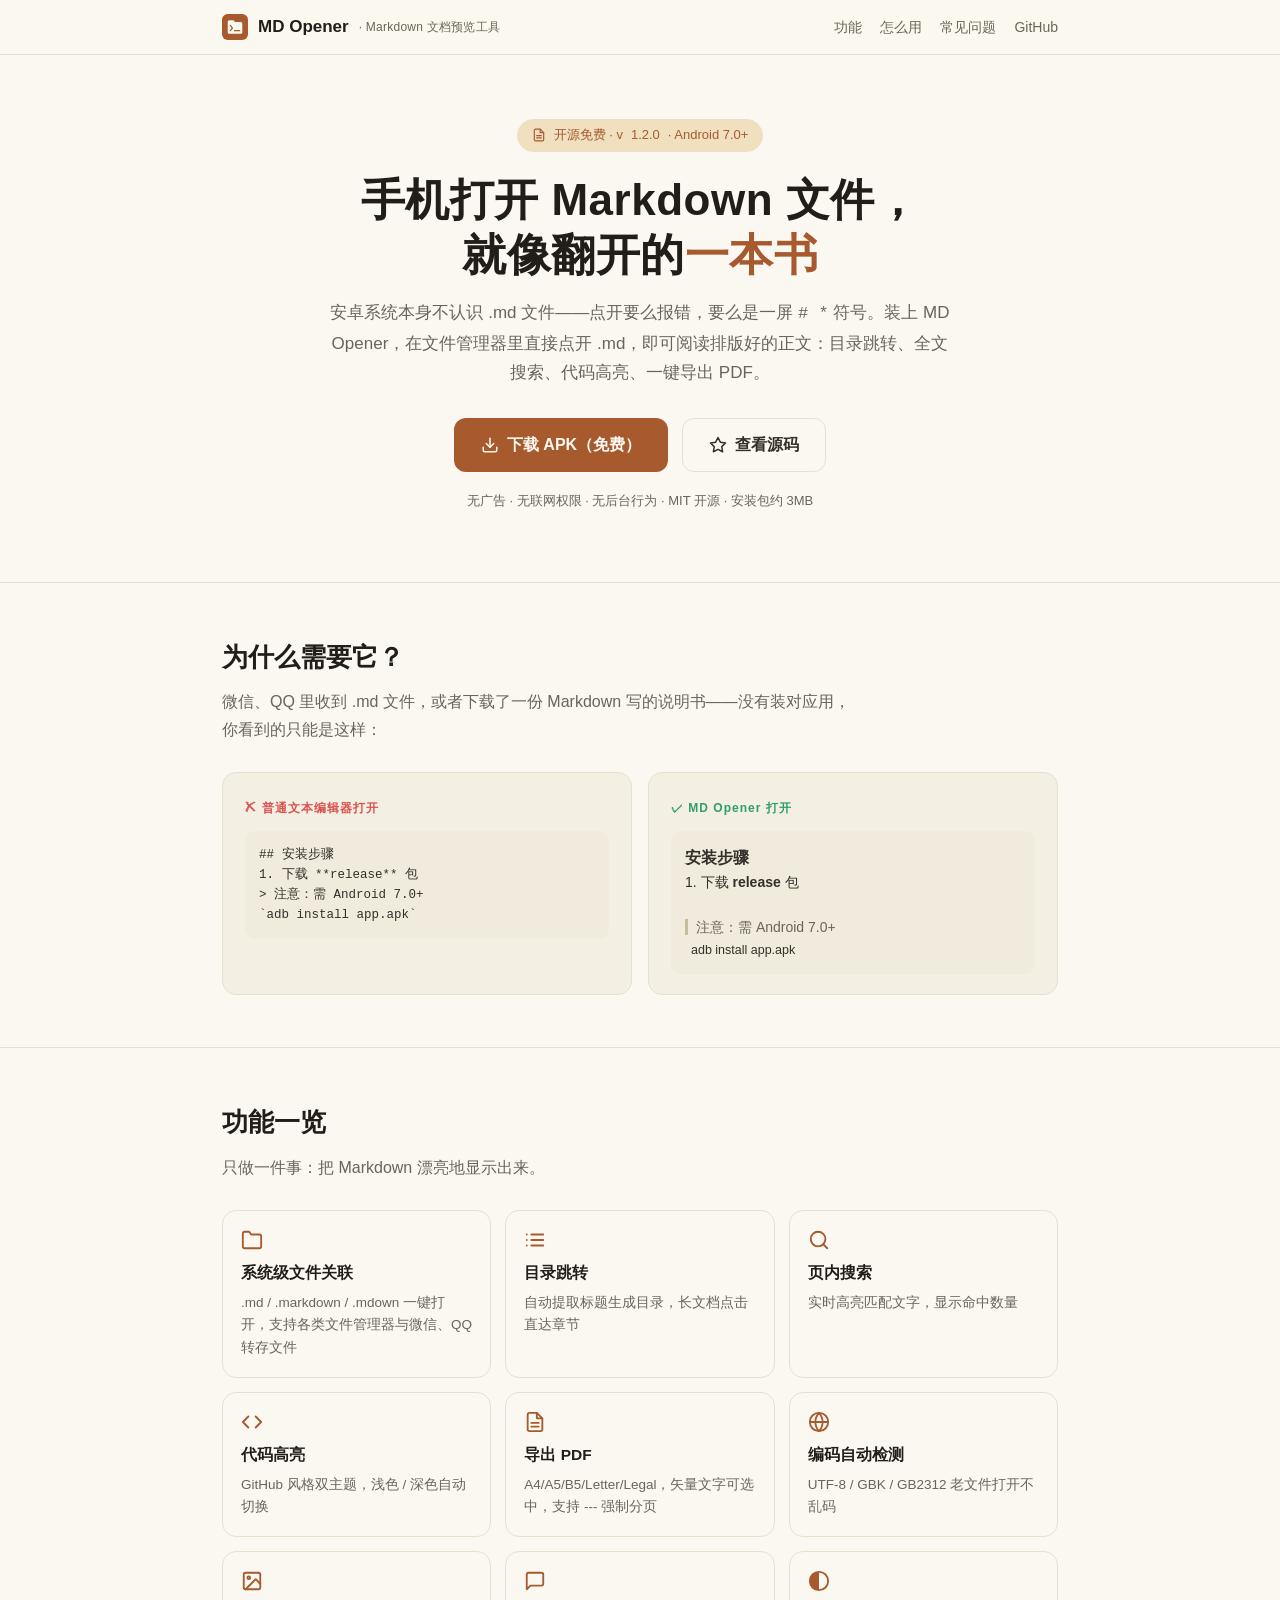
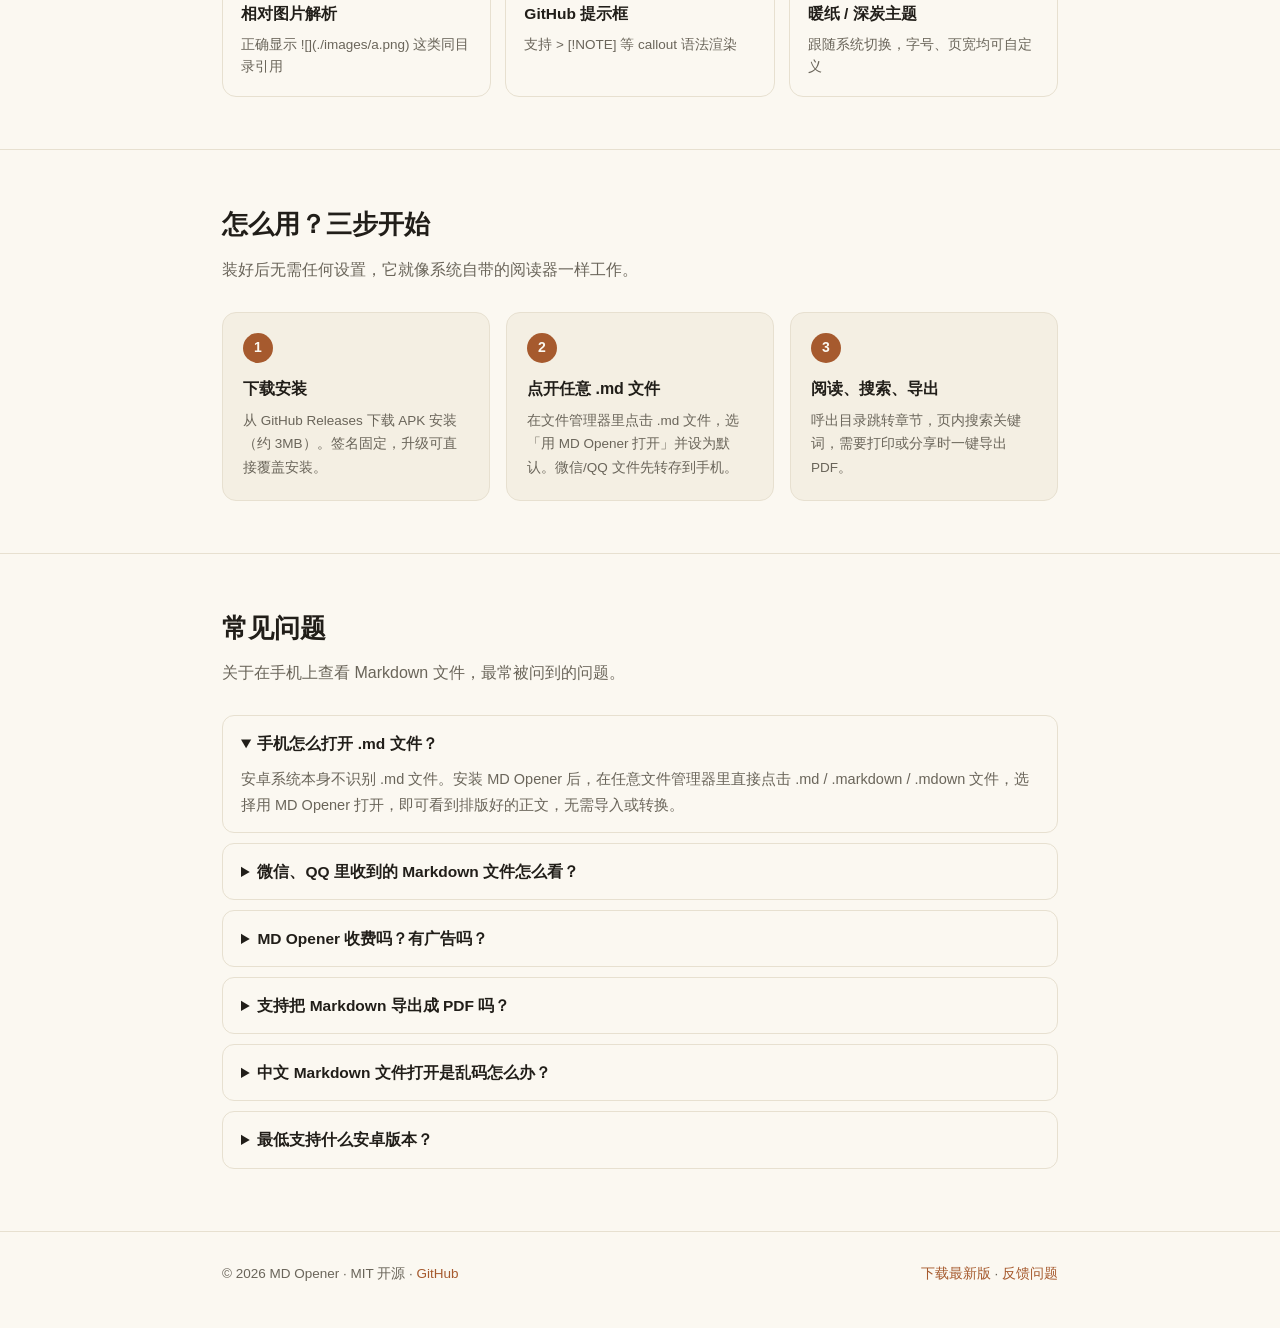
==== docs/index.html @ 95b25789 "chore: 版本升至 1.2.0 (versionCode 8)" ====
<!DOCTYPE html>
<html lang="zh-CN">
<head>
  <meta charset="UTF-8" />
  <meta name="viewport" content="width=device-width, initial-scale=1.0" />
  <title>手机打开 Markdown 文件 — MD Opener 安卓 Markdown 查看器（免费·离线·开源）</title>
  <meta name="description" content="在手机上预览 Markdown 不再是乱码。MD Opener 是一款轻量的安卓 Markdown 查看器：文件管理器、微信、QQ 里点开 .md 文件即可阅读，支持目录跳转、全文搜索、代码高亮、导出 PDF。无广告、不联网、完全免费开源。" />
  <meta name="keywords" content="手机打开markdown,手机预览markdown,安卓markdown查看器,markdown阅读器安卓,md文件怎么打开,手机看md文件,markdown转pdf,微信打开md,QQ打开markdown,离线markdown阅读" />
  <meta name="author" content="honlnk" />
  <link rel="canonical" href="https://mdopener.honlnk.com/" />

  <!-- Open Graph / Twitter -->
  <meta property="og:type" content="website" />
  <meta property="og:site_name" content="MD Opener · Markdown 文档预览工具" />
  <meta property="og:title" content="手机打开 Markdown 文件 — MD Opener 安卓 Markdown 查看器" />
  <meta property="og:description" content="点开 .md 文件即可阅读：目录、搜索、代码高亮、导出 PDF。无广告、不联网、免费开源。" />
  <meta property="og:url" content="https://mdopener.honlnk.com/" />
  <meta property="og:locale" content="zh_CN" />
  <meta name="twitter:card" content="summary" />
  <meta name="twitter:title" content="手机打开 Markdown 文件 — MD Opener 安卓 Markdown 查看器" />
  <meta name="twitter:description" content="点开 .md 文件即可阅读：目录、搜索、代码高亮、导出 PDF。无广告、不联网、免费开源。" />

  <link rel="icon" type="image/svg+xml" href="data:image/svg+xml,%3Csvg xmlns='http://www.w3.org/2000/svg' viewBox='0 0 100 100'%3E%3Crect width='100' height='100' rx='22' fill='%23A65A2E'/%3E%3Cpath d='M22 30 Q22 24 28 24 H44 L50 31 H72 Q78 31 78 37 V70 Q78 76 72 76 H28 Q22 76 22 70 Z' fill='%23FBF8F1'/%3E%3Cpath d='M32 44 L40 54 L32 64' stroke='%23A65A2E' stroke-width='5' fill='none' stroke-linecap='round' stroke-linejoin='round'/%3E%3Cpath d='M48 64 H68' stroke='%23A65A2E' stroke-width='5' stroke-linecap='round'/%3E%3C/svg%3E" />

  <!-- 结构化数据：应用本体 -->
  <script type="application/ld+json">
  {
    "@context": "https://schema.org",
    "@type": "SoftwareApplication",
    "name": "MD Opener · Markdown 文档预览工具",
    "operatingSystem": "ANDROID",
    "applicationCategory": "UtilitiesApplication",
    "inLanguage": "zh-CN",
    "description": "轻量的安卓 Markdown 查看器：点开 .md 文件即可阅读，支持目录、搜索、代码高亮、导出 PDF，无广告、不联网、开源免费。",
    "offers": { "@type": "Offer", "price": "0", "priceCurrency": "CNY" },
    "author": { "@type": "Person", "name": "honlnk" },
    "license": "https://opensource.org/licenses/MIT",
    "downloadUrl": "https://github.com/honlnk/MDOpener/releases/latest",
    "featureList": "Markdown 渲染,目录跳转,全文搜索,代码高亮,导出 PDF,GBK 编码识别,相对图片解析,深色模式"
  }
  </script>
  <!-- 结构化数据：FAQ（覆盖长尾搜索） -->
  <script type="application/ld+json">
  {
    "@context": "https://schema.org",
    "@type": "FAQPage",
    "mainEntity": [
      {
        "@type": "Question",
        "name": "手机怎么打开 .md 文件？",
        "acceptedAnswer": { "@type": "Answer", "text": "安卓系统本身不识别 .md 文件。安装 MD Opener 后，在任意文件管理器里直接点击 .md / .markdown / .mdown 文件，选择用 MD Opener 打开，即可看到排版好的正文，无需导入或转换。" }
      },
      {
        "@type": "Question",
        "name": "微信、QQ 里收到的 Markdown 文件怎么看？",
        "acceptedAnswer": { "@type": "Answer", "text": "把文件转存到手机存储（或用文件管理器进入微信/QQ 的下载目录），点击后选择 MD Opener 打开即可。纯文本内容也可以直接用系统「分享」发给 MD Opener 渲染。" }
      },
      {
        "@type": "Question",
        "name": "MD Opener 收费吗？有广告吗？",
        "acceptedAnswer": { "@type": "Answer", "text": "完全免费，MIT 协议开源。应用没有广告，也没有申请联网权限，所有渲染都在手机本地完成。" }
      },
      {
        "@type": "Question",
        "name": "支持把 Markdown 导出成 PDF 吗？",
        "acceptedAnswer": { "@type": "Answer", "text": "支持。可选 A4/A5/B5/Letter/Legal 纸张，导出的 PDF 文字为矢量可选中，可保留整页背景色，还支持用 --- 分割线强制分页。" }
      },
      {
        "@type": "Question",
        "name": "中文 Markdown 文件打开是乱码怎么办？",
        "acceptedAnswer": { "@type": "Answer", "text": "MD Opener 内置编码检测：自动识别 UTF-8 与 GBK/GB2312（GB18030）编码的文件，老文档也能正常显示，无需手动转码。" }
      },
      {
        "@type": "Question",
        "name": "最低支持什么安卓版本？",
        "acceptedAnswer": { "@type": "Answer", "text": "Android 7.0（API 24）及以上，覆盖绝大多数在用设备。" }
      }
    ]
  }
  </script>

  <style>
    :root {
      --bg: #FBF8F1;
      --bg-soft: #F4EFE3;
      --bg-code: #F1EBDD;
      --border: #E7E0D0;
      --text: #33302A;
      --text-soft: #6A655A;
      --heading: #211E19;
      --accent: #A65A2E;
      --accent-soft: #F0E0BF;
      --green: #2e9e6b;
      --shadow: 0 1px 3px rgba(51,48,42,.05), 0 10px 30px rgba(51,48,42,.06);
    }
    @media (prefers-color-scheme: dark) {
      :root {
        --bg: #1B1916;
        --bg-soft: #232019;
        --bg-code: #26221C;
        --border: #38332A;
        --text: #D9D3C4;
        --text-soft: #9A9486;
        --heading: #ECE6D7;
        --accent: #D6A878;
        --accent-soft: #3A3128;
        --green: #7dc79c;
        --shadow: 0 1px 3px rgba(0,0,0,.3), 0 10px 30px rgba(0,0,0,.35);
      }
    }
    * { box-sizing: border-box; }
    html { scroll-behavior: smooth; }
    body {
      margin: 0;
      font-family: -apple-system, BlinkMacSystemFont, "Segoe UI", "PingFang SC", "Hiragino Sans GB", "Microsoft YaHei", sans-serif;
      font-size: 16px;
      line-height: 1.75;
      color: var(--text);
      background: var(--bg);
      -webkit-font-smoothing: antialiased;
    }
    a { color: var(--accent); text-decoration: none; }
    a:hover { text-decoration: underline; }
    .container { max-width: 880px; margin: 0 auto; padding: 0 22px; }

    header {
      position: sticky; top: 0; z-index: 10;
      background: color-mix(in srgb, var(--bg) 85%, transparent);
      backdrop-filter: saturate(180%) blur(12px);
      -webkit-backdrop-filter: saturate(180%) blur(12px);
      border-bottom: 1px solid var(--border);
    }
    .nav { display: flex; align-items: center; justify-content: space-between; height: 54px; }
    .brand { display: flex; align-items: center; gap: 10px; font-weight: 700; font-size: 17px; color: var(--heading); }
    .brand img { width: 26px; height: 26px; }
    /* 备案要求名称含中文：副标题弱化处理，窄屏下让位给导航链接 */
    .brand-sub { font-size: 12px; font-weight: 500; color: var(--text-soft); letter-spacing: 0.02em; }
    @media (max-width: 640px) { .brand-sub { display: none; } }
    .nav-links { display: flex; gap: 18px; font-size: 14px; }
    .nav-links a { color: var(--text-soft); }
    .nav-links a:hover { color: var(--accent); }

    /* Hero */
    .hero { padding: 64px 0 56px; text-align: center; }
    .hero-badge {
      display: inline-flex; align-items: center; gap: 8px;
      font-size: 13px; color: var(--accent);
      background: var(--accent-soft);
      border: 1px solid var(--border);
      border-radius: 999px; padding: 4px 14px; margin-bottom: 20px;
    }
    .hero h1 {
      font-size: clamp(28px, 5vw, 44px);
      line-height: 1.25; color: var(--heading);
      margin: 0 0 16px; font-weight: 800; letter-spacing: .5px;
    }
    .hero h1 .accent { color: var(--accent); }
    .hero p.sub { font-size: 17px; color: var(--text-soft); max-width: 620px; margin: 0 auto 30px; }
    .hero-actions { display: flex; gap: 14px; justify-content: center; flex-wrap: wrap; }
    .btn {
      display: inline-flex; align-items: center; gap: 8px;
      padding: 12px 26px; border-radius: 12px; font-size: 16px; font-weight: 600;
      border: 1px solid var(--border); transition: transform .15s, box-shadow .15s;
    }
    .btn:hover { text-decoration: none; transform: translateY(-1px); box-shadow: var(--shadow); }
    .btn-primary { background: var(--accent); color: #FBF8F1; border-color: transparent; }
    .btn-primary:hover { color: #FBF8F1; }
    .btn-ghost { color: var(--text); background: var(--bg); }
    .hero-meta { margin-top: 18px; font-size: 13px; color: var(--text-soft); }

    /* 通用 section */
    section { padding: 52px 0; border-top: 1px solid var(--border); }
    .section-title { font-size: 26px; font-weight: 700; color: var(--heading); margin: 0 0 8px; }
    .section-desc { color: var(--text-soft); margin: 0 0 28px; max-width: 640px; }

    /* 痛点对照 */
    .compare { display: grid; grid-template-columns: 1fr 1fr; gap: 16px; }
    @media (max-width: 640px) { .compare { grid-template-columns: 1fr; } }
    .compare-card {
      border: 1px solid var(--border); border-radius: 14px; padding: 20px 22px;
      background: var(--bg-soft);
    }
    .compare-card .tag { font-size: 12px; font-weight: 700; letter-spacing: 1px; }
    .compare-card.bad .tag { color: #d9534f; }
    .compare-card.good .tag { color: var(--green); }
    .compare-card pre {
      margin: 10px 0 0; padding: 14px; border-radius: 10px; overflow-x: auto;
      background: var(--bg-code); color: var(--text);
      font-family: "SFMono-Regular", "JetBrains Mono", Consolas, Menlo, monospace;
      font-size: 12.5px; line-height: 1.6; white-space: pre-wrap;
    }

    /* 功能 */
    .feature-grid { display: grid; grid-template-columns: repeat(3, 1fr); gap: 14px; }
    @media (max-width: 760px) { .feature-grid { grid-template-columns: repeat(2, 1fr); } }
    @media (max-width: 520px) { .feature-grid { grid-template-columns: 1fr; } }
    .feature {
      border: 1px solid var(--border); border-radius: 14px; padding: 18px;
      background: var(--bg);
    }
    .feature .ico { color: var(--accent); }
    .feature .ico svg { display: block; }
    .feature h3 { margin: 8px 0 6px; font-size: 15.5px; color: var(--heading); }
    .feature p { margin: 0; font-size: 13.5px; color: var(--text-soft); line-height: 1.65; }

    /* 步骤 */
    .steps { display: grid; grid-template-columns: repeat(3, 1fr); gap: 16px; counter-reset: step; }
    @media (max-width: 640px) { .steps { grid-template-columns: 1fr; } }
    .step { border: 1px solid var(--border); border-radius: 14px; padding: 20px; background: var(--bg-soft); position: relative; }
    .step .num {
      width: 30px; height: 30px; border-radius: 50%;
      display: flex; align-items: center; justify-content: center;
      background: var(--accent); color: #FBF8F1; font-weight: 700; font-size: 14px;
      margin-bottom: 12px;
    }
    .step h3 { margin: 0 0 6px; font-size: 16px; color: var(--heading); }
    .step p { margin: 0; font-size: 13.5px; color: var(--text-soft); }

    /* FAQ */
    details {
      border: 1px solid var(--border); border-radius: 12px;
      padding: 14px 18px; margin-bottom: 10px; background: var(--bg);
    }
    details summary { cursor: pointer; font-weight: 600; color: var(--heading); font-size: 15.5px; }
    details p { margin: 10px 0 0; color: var(--text-soft); font-size: 14.5px; }

    footer { border-top: 1px solid var(--border); padding: 30px 0 44px; color: var(--text-soft); font-size: 13.5px; }
    footer .container { display: flex; justify-content: space-between; flex-wrap: wrap; gap: 10px; }
  </style>
</head>
<body>

<header>
  <div class="container nav">
    <div class="brand">
      <svg width="26" height="26" viewBox="0 0 100 100" aria-hidden="true"><rect width="100" height="100" rx="22" fill="#A65A2E"/><path d="M22 30 Q22 24 28 24 H44 L50 31 H72 Q78 31 78 37 V70 Q78 76 72 76 H28 Q22 76 22 70 Z" fill="#FBF8F1"/><path d="M32 44 L40 54 L32 64" stroke="#A65A2E" stroke-width="5" fill="none" stroke-linecap="round" stroke-linejoin="round"/><path d="M48 64 H68" stroke="#A65A2E" stroke-width="5" stroke-linecap="round"/></svg>
      MD Opener <span class="brand-sub">· Markdown 文档预览工具</span>
    </div>
    <nav class="nav-links">
      <a href="#features">功能</a>
      <a href="#how">怎么用</a>
      <a href="#faq">常见问题</a>
      <a href="https://github.com/honlnk/MDOpener" target="_blank" rel="noopener">GitHub</a>
    </nav>
  </div>
</header>

<main>
  <div class="hero container">
    <div class="hero-badge"><svg width="14" height="14" viewBox="0 0 24 24" fill="none" stroke="currentColor" stroke-width="2" stroke-linecap="round" stroke-linejoin="round" aria-hidden="true"><path d="M14 2H6a2 2 0 0 0-2 2v16a2 2 0 0 0 2 2h12a2 2 0 0 0 2-2V8z"/><path d="M14 2v6h6"/><path d="M16 13H8"/><path d="M16 17H8"/></svg>开源免费 · v<span id="ver">1.2.0</span> · Android 7.0+</div>
    <h1>手机打开 Markdown 文件，<br/>就像翻开的<span class="accent">一本书</span></h1>
    <p class="sub">安卓系统本身不认识 .md 文件——点开要么报错，要么是一屏 <code># *</code> 符号。装上 MD Opener，在文件管理器里直接点开 .md，即可阅读排版好的正文：目录跳转、全文搜索、代码高亮、一键导出 PDF。</p>
    <div class="hero-actions">
      <a class="btn btn-primary" href="https://github.com/honlnk/MDOpener/releases/latest" target="_blank" rel="noopener"><svg width="18" height="18" viewBox="0 0 24 24" fill="none" stroke="currentColor" stroke-width="2" stroke-linecap="round" stroke-linejoin="round" aria-hidden="true"><path d="M21 15v4a2 2 0 0 1-2 2H5a2 2 0 0 1-2-2v-4"/><path d="M7 10l5 5 5-5"/><path d="M12 15V3"/></svg>下载 APK（免费）</a>
      <a class="btn btn-ghost" href="https://github.com/honlnk/MDOpener" target="_blank" rel="noopener"><svg width="18" height="18" viewBox="0 0 24 24" fill="none" stroke="currentColor" stroke-width="2" stroke-linecap="round" stroke-linejoin="round" aria-hidden="true"><polygon points="12 2 15.09 8.26 22 9.27 17 14.14 18.18 21.02 12 17.77 5.82 21.02 7 14.14 2 9.27 8.91 8.26 12 2"/></svg>查看源码</a>
    </div>
    <p class="hero-meta">无广告 · 无联网权限 · 无后台行为 · MIT 开源 · 安装包约 3MB</p>
  </div>

  <section id="why">
    <div class="container">
      <h2 class="section-title">为什么需要它？</h2>
      <p class="section-desc">微信、QQ 里收到 .md 文件，或者下载了一份 Markdown 写的说明书——没有装对应用，你看到的只能是这样：</p>
      <div class="compare">
        <div class="compare-card bad">
          <span class="tag">✗ 普通文本编辑器打开</span>
          <pre>## 安装步骤
1. 下载 **release** 包
&gt; 注意：需 Android 7.0+
`adb install app.apk`</pre>
        </div>
        <div class="compare-card good">
          <span class="tag">✓ MD Opener 打开</span>
          <pre style="font-family:inherit; font-size:14px;">
<b style="font-size:16px;">安装步骤</b>
1. 下载 <b>release</b> 包

<span style="border-left:3px solid #C9BBA0; padding-left:8px; color:var(--text-soft);">注意：需 Android 7.0+</span>
<span style="background:var(--bg-code); padding:1px 6px; border-radius:4px; font-size:12.5px;">adb install app.apk</span></pre>
        </div>
      </div>
    </div>
  </section>

  <section id="features">
    <div class="container">
      <h2 class="section-title">功能一览</h2>
      <p class="section-desc">只做一件事：把 Markdown 漂亮地显示出来。</p>
      <div class="feature-grid">
        <div class="feature"><div class="ico"><svg width="22" height="22" viewBox="0 0 24 24" fill="none" stroke="currentColor" stroke-width="2" stroke-linecap="round" stroke-linejoin="round" aria-hidden="true"><path d="M22 19a2 2 0 0 1-2 2H4a2 2 0 0 1-2-2V5a2 2 0 0 1 2-2h5l2 3h9a2 2 0 0 1 2 2z"/></svg></div><h3>系统级文件关联</h3><p>.md / .markdown / .mdown 一键打开，支持各类文件管理器与微信、QQ 转存文件</p></div>
        <div class="feature"><div class="ico"><svg width="22" height="22" viewBox="0 0 24 24" fill="none" stroke="currentColor" stroke-width="2" stroke-linecap="round" stroke-linejoin="round" aria-hidden="true"><path d="M8 6h13"/><path d="M8 12h13"/><path d="M8 18h13"/><path d="M3 6h.01"/><path d="M3 12h.01"/><path d="M3 18h.01"/></svg></div><h3>目录跳转</h3><p>自动提取标题生成目录，长文档点击直达章节</p></div>
        <div class="feature"><div class="ico"><svg width="22" height="22" viewBox="0 0 24 24" fill="none" stroke="currentColor" stroke-width="2" stroke-linecap="round" stroke-linejoin="round" aria-hidden="true"><circle cx="11" cy="11" r="8"/><path d="M21 21l-4.35-4.35"/></svg></div><h3>页内搜索</h3><p>实时高亮匹配文字，显示命中数量</p></div>
        <div class="feature"><div class="ico"><svg width="22" height="22" viewBox="0 0 24 24" fill="none" stroke="currentColor" stroke-width="2" stroke-linecap="round" stroke-linejoin="round" aria-hidden="true"><path d="M16 18l6-6-6-6"/><path d="M8 6l-6 6 6 6"/></svg></div><h3>代码高亮</h3><p>GitHub 风格双主题，浅色 / 深色自动切换</p></div>
        <div class="feature"><div class="ico"><svg width="22" height="22" viewBox="0 0 24 24" fill="none" stroke="currentColor" stroke-width="2" stroke-linecap="round" stroke-linejoin="round" aria-hidden="true"><path d="M14 2H6a2 2 0 0 0-2 2v16a2 2 0 0 0 2 2h12a2 2 0 0 0 2-2V8z"/><path d="M14 2v6h6"/><path d="M16 13H8"/><path d="M16 17H8"/></svg></div><h3>导出 PDF</h3><p>A4/A5/B5/Letter/Legal，矢量文字可选中，支持 --- 强制分页</p></div>
        <div class="feature"><div class="ico"><svg width="22" height="22" viewBox="0 0 24 24" fill="none" stroke="currentColor" stroke-width="2" stroke-linecap="round" stroke-linejoin="round" aria-hidden="true"><circle cx="12" cy="12" r="10"/><path d="M2 12h20"/><path d="M12 2a15.3 15.3 0 0 1 4 10 15.3 15.3 0 0 1-4 10 15.3 15.3 0 0 1-4-10 15.3 15.3 0 0 1 4-10z"/></svg></div><h3>编码自动检测</h3><p>UTF-8 / GBK / GB2312 老文件打开不乱码</p></div>
        <div class="feature"><div class="ico"><svg width="22" height="22" viewBox="0 0 24 24" fill="none" stroke="currentColor" stroke-width="2" stroke-linecap="round" stroke-linejoin="round" aria-hidden="true"><rect x="3" y="3" width="18" height="18" rx="2"/><circle cx="8.5" cy="8.5" r="1.5"/><path d="M21 15l-5-5L5 21"/></svg></div><h3>相对图片解析</h3><p>正确显示 ![](./images/a.png) 这类同目录引用</p></div>
        <div class="feature"><div class="ico"><svg width="22" height="22" viewBox="0 0 24 24" fill="none" stroke="currentColor" stroke-width="2" stroke-linecap="round" stroke-linejoin="round" aria-hidden="true"><path d="M21 15a2 2 0 0 1-2 2H7l-4 4V5a2 2 0 0 1 2-2h14a2 2 0 0 1 2 2z"/></svg></div><h3>GitHub 提示框</h3><p>支持 &gt; [!NOTE] 等 callout 语法渲染</p></div>
        <div class="feature"><div class="ico"><svg width="22" height="22" viewBox="0 0 24 24" fill="none" stroke="currentColor" stroke-width="2" stroke-linecap="round" stroke-linejoin="round" aria-hidden="true"><circle cx="12" cy="12" r="10"/><path d="M12 2a10 10 0 0 0 0 20z" fill="currentColor" stroke="none"/></svg></div><h3>暖纸 / 深炭主题</h3><p>跟随系统切换，字号、页宽均可自定义</p></div>
      </div>
    </div>
  </section>

  <section id="how">
    <div class="container">
      <h2 class="section-title">怎么用？三步开始</h2>
      <p class="section-desc">装好后无需任何设置，它就像系统自带的阅读器一样工作。</p>
      <div class="steps">
        <div class="step"><div class="num">1</div><h3>下载安装</h3><p>从 GitHub Releases 下载 APK 安装（约 3MB）。签名固定，升级可直接覆盖安装。</p></div>
        <div class="step"><div class="num">2</div><h3>点开任意 .md 文件</h3><p>在文件管理器里点击 .md 文件，选「用 MD Opener 打开」并设为默认。微信/QQ 文件先转存到手机。</p></div>
        <div class="step"><div class="num">3</div><h3>阅读、搜索、导出</h3><p>呼出目录跳转章节，页内搜索关键词，需要打印或分享时一键导出 PDF。</p></div>
      </div>
    </div>
  </section>

  <section id="faq">
    <div class="container">
      <h2 class="section-title">常见问题</h2>
      <p class="section-desc">关于在手机上查看 Markdown 文件，最常被问到的问题。</p>
      <details open>
        <summary>手机怎么打开 .md 文件？</summary>
        <p>安卓系统本身不识别 .md 文件。安装 MD Opener 后，在任意文件管理器里直接点击 .md / .markdown / .mdown 文件，选择用 MD Opener 打开，即可看到排版好的正文，无需导入或转换。</p>
      </details>
      <details>
        <summary>微信、QQ 里收到的 Markdown 文件怎么看？</summary>
        <p>先把文件转存到手机存储（或用文件管理器进入微信/QQ 的下载目录），点击后选择 MD Opener 打开即可。纯文本内容也可以直接用系统「分享」发给 MD Opener 渲染。</p>
      </details>
      <details>
        <summary>MD Opener 收费吗？有广告吗？</summary>
        <p>完全免费，MIT 协议开源。应用没有广告，也没有申请联网权限，所有渲染都在手机本地完成。</p>
      </details>
      <details>
        <summary>支持把 Markdown 导出成 PDF 吗？</summary>
        <p>支持。可选 A4/A5/B5/Letter/Legal 纸张，导出的 PDF 文字为矢量可选中，可保留整页背景色，还支持用 --- 分割线强制分页。</p>
      </details>
      <details>
        <summary>中文 Markdown 文件打开是乱码怎么办？</summary>
        <p>MD Opener 内置编码检测：自动识别 UTF-8 与 GBK/GB2312（GB18030）编码的文件，老文档也能正常显示，无需手动转码。</p>
      </details>
      <details>
        <summary>最低支持什么安卓版本？</summary>
        <p>Android 7.0（API 24）及以上，覆盖绝大多数在用设备。</p>
      </details>
    </div>
  </section>
</main>

<footer>
  <div class="container">
    <div>© 2026 MD Opener · MIT 开源 · <a href="https://github.com/honlnk/MDOpener" target="_blank" rel="noopener">GitHub</a></div>
    <div><a href="https://github.com/honlnk/MDOpener/releases/latest" target="_blank" rel="noopener">下载最新版</a> · <a href="https://github.com/honlnk/MDOpener/issues" target="_blank" rel="noopener">反馈问题</a></div>
  </div>
</footer>

<script>
  // 显示 GitHub 最新版本号（失败则保留 HTML 内置版本）
  fetch('https://api.github.com/repos/honlnk/MDOpener/releases/latest')
    .then(r => r.ok ? r.json() : null)
    .then(j => { if (j && j.tag_name) document.getElementById('ver').textContent = j.tag_name.replace(/^v/, ''); })
    .catch(() => {});
</script>
</body>
</html>
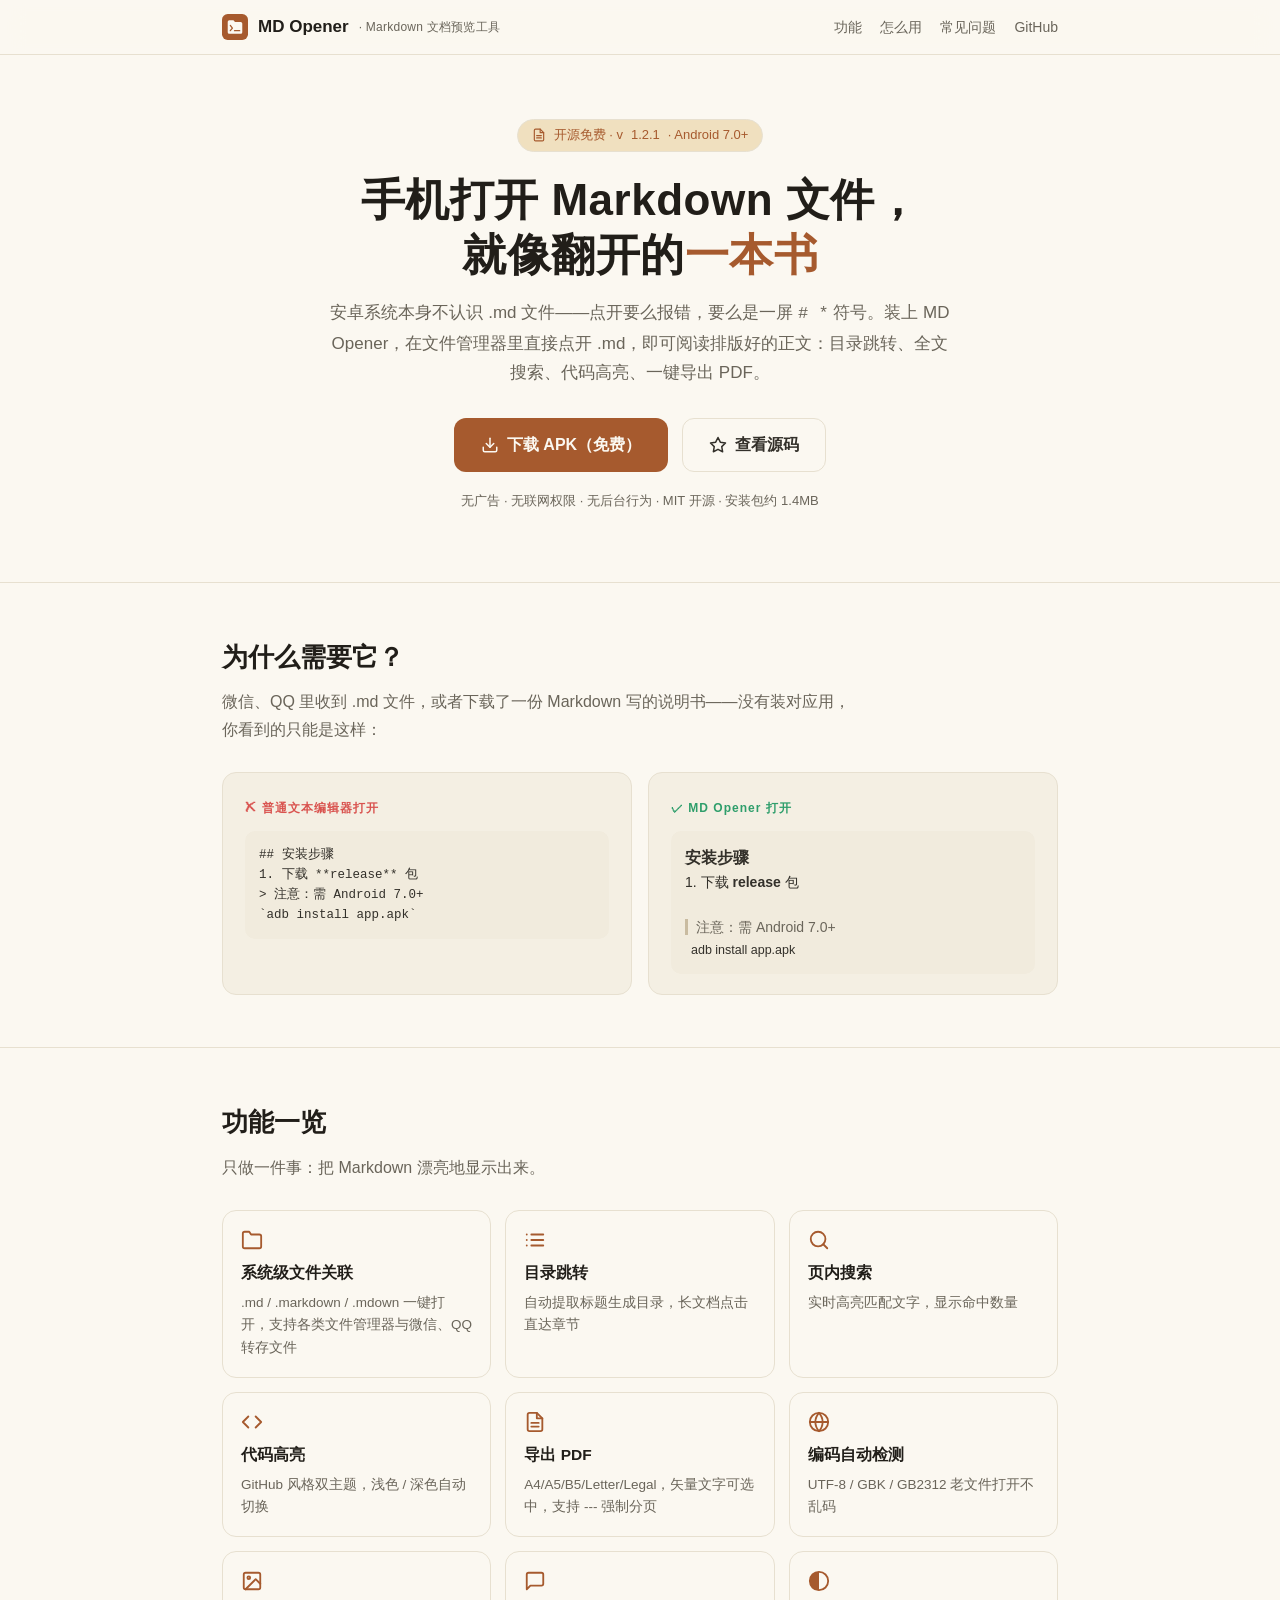
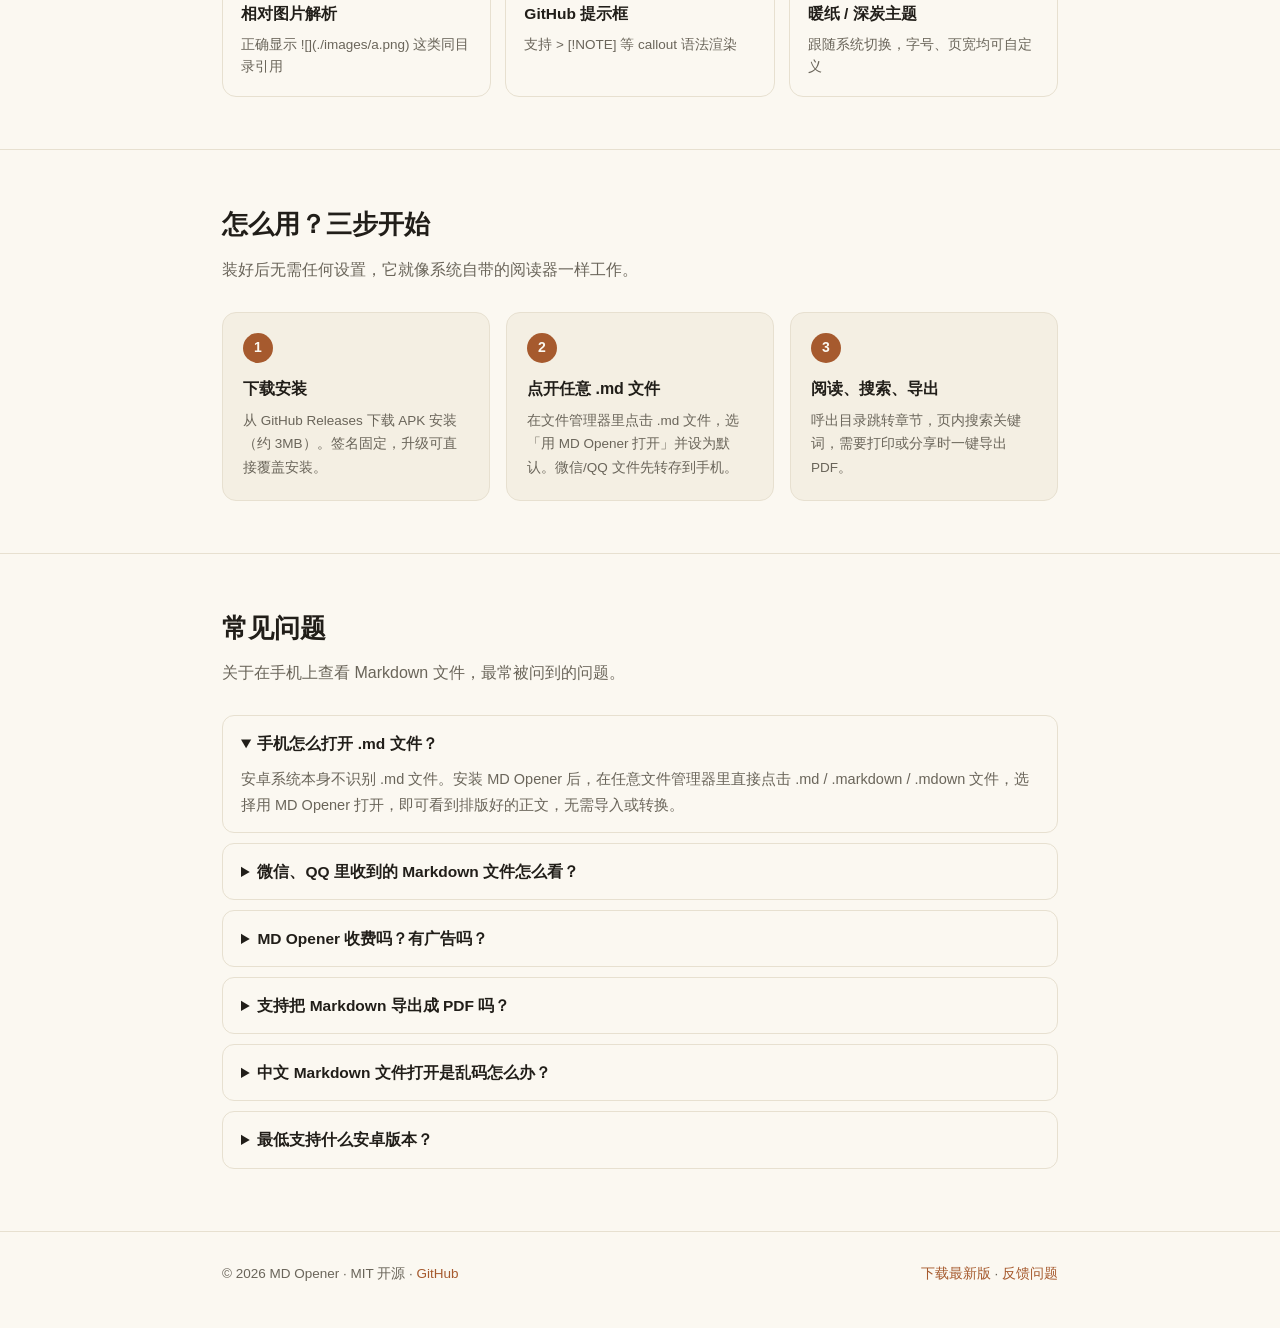
==== commit 152a055c: "chore: 版本升至 1.2.1 (versionCode 9)" ====
--- a/docs/index.html
+++ b/docs/index.html
@@ -247,14 +247,14 @@
 
 <main>
   <div class="hero container">
-    <div class="hero-badge"><svg width="14" height="14" viewBox="0 0 24 24" fill="none" stroke="currentColor" stroke-width="2" stroke-linecap="round" stroke-linejoin="round" aria-hidden="true"><path d="M14 2H6a2 2 0 0 0-2 2v16a2 2 0 0 0 2 2h12a2 2 0 0 0 2-2V8z"/><path d="M14 2v6h6"/><path d="M16 13H8"/><path d="M16 17H8"/></svg>开源免费 · v<span id="ver">1.2.0</span> · Android 7.0+</div>
+    <div class="hero-badge"><svg width="14" height="14" viewBox="0 0 24 24" fill="none" stroke="currentColor" stroke-width="2" stroke-linecap="round" stroke-linejoin="round" aria-hidden="true"><path d="M14 2H6a2 2 0 0 0-2 2v16a2 2 0 0 0 2 2h12a2 2 0 0 0 2-2V8z"/><path d="M14 2v6h6"/><path d="M16 13H8"/><path d="M16 17H8"/></svg>开源免费 · v<span id="ver">1.2.1</span> · Android 7.0+</div>
     <h1>手机打开 Markdown 文件，<br/>就像翻开的<span class="accent">一本书</span></h1>
     <p class="sub">安卓系统本身不认识 .md 文件——点开要么报错，要么是一屏 <code># *</code> 符号。装上 MD Opener，在文件管理器里直接点开 .md，即可阅读排版好的正文：目录跳转、全文搜索、代码高亮、一键导出 PDF。</p>
     <div class="hero-actions">
       <a class="btn btn-primary" href="https://github.com/honlnk/MDOpener/releases/latest" target="_blank" rel="noopener"><svg width="18" height="18" viewBox="0 0 24 24" fill="none" stroke="currentColor" stroke-width="2" stroke-linecap="round" stroke-linejoin="round" aria-hidden="true"><path d="M21 15v4a2 2 0 0 1-2 2H5a2 2 0 0 1-2-2v-4"/><path d="M7 10l5 5 5-5"/><path d="M12 15V3"/></svg>下载 APK（免费）</a>
       <a class="btn btn-ghost" href="https://github.com/honlnk/MDOpener" target="_blank" rel="noopener"><svg width="18" height="18" viewBox="0 0 24 24" fill="none" stroke="currentColor" stroke-width="2" stroke-linecap="round" stroke-linejoin="round" aria-hidden="true"><polygon points="12 2 15.09 8.26 22 9.27 17 14.14 18.18 21.02 12 17.77 5.82 21.02 7 14.14 2 9.27 8.91 8.26 12 2"/></svg>查看源码</a>
     </div>
-    <p class="hero-meta">无广告 · 无联网权限 · 无后台行为 · MIT 开源 · 安装包约 3MB</p>
+    <p class="hero-meta">无广告 · 无联网权限 · 无后台行为 · MIT 开源 · 安装包约 1.4MB</p>
   </div>
 
   <section id="why">
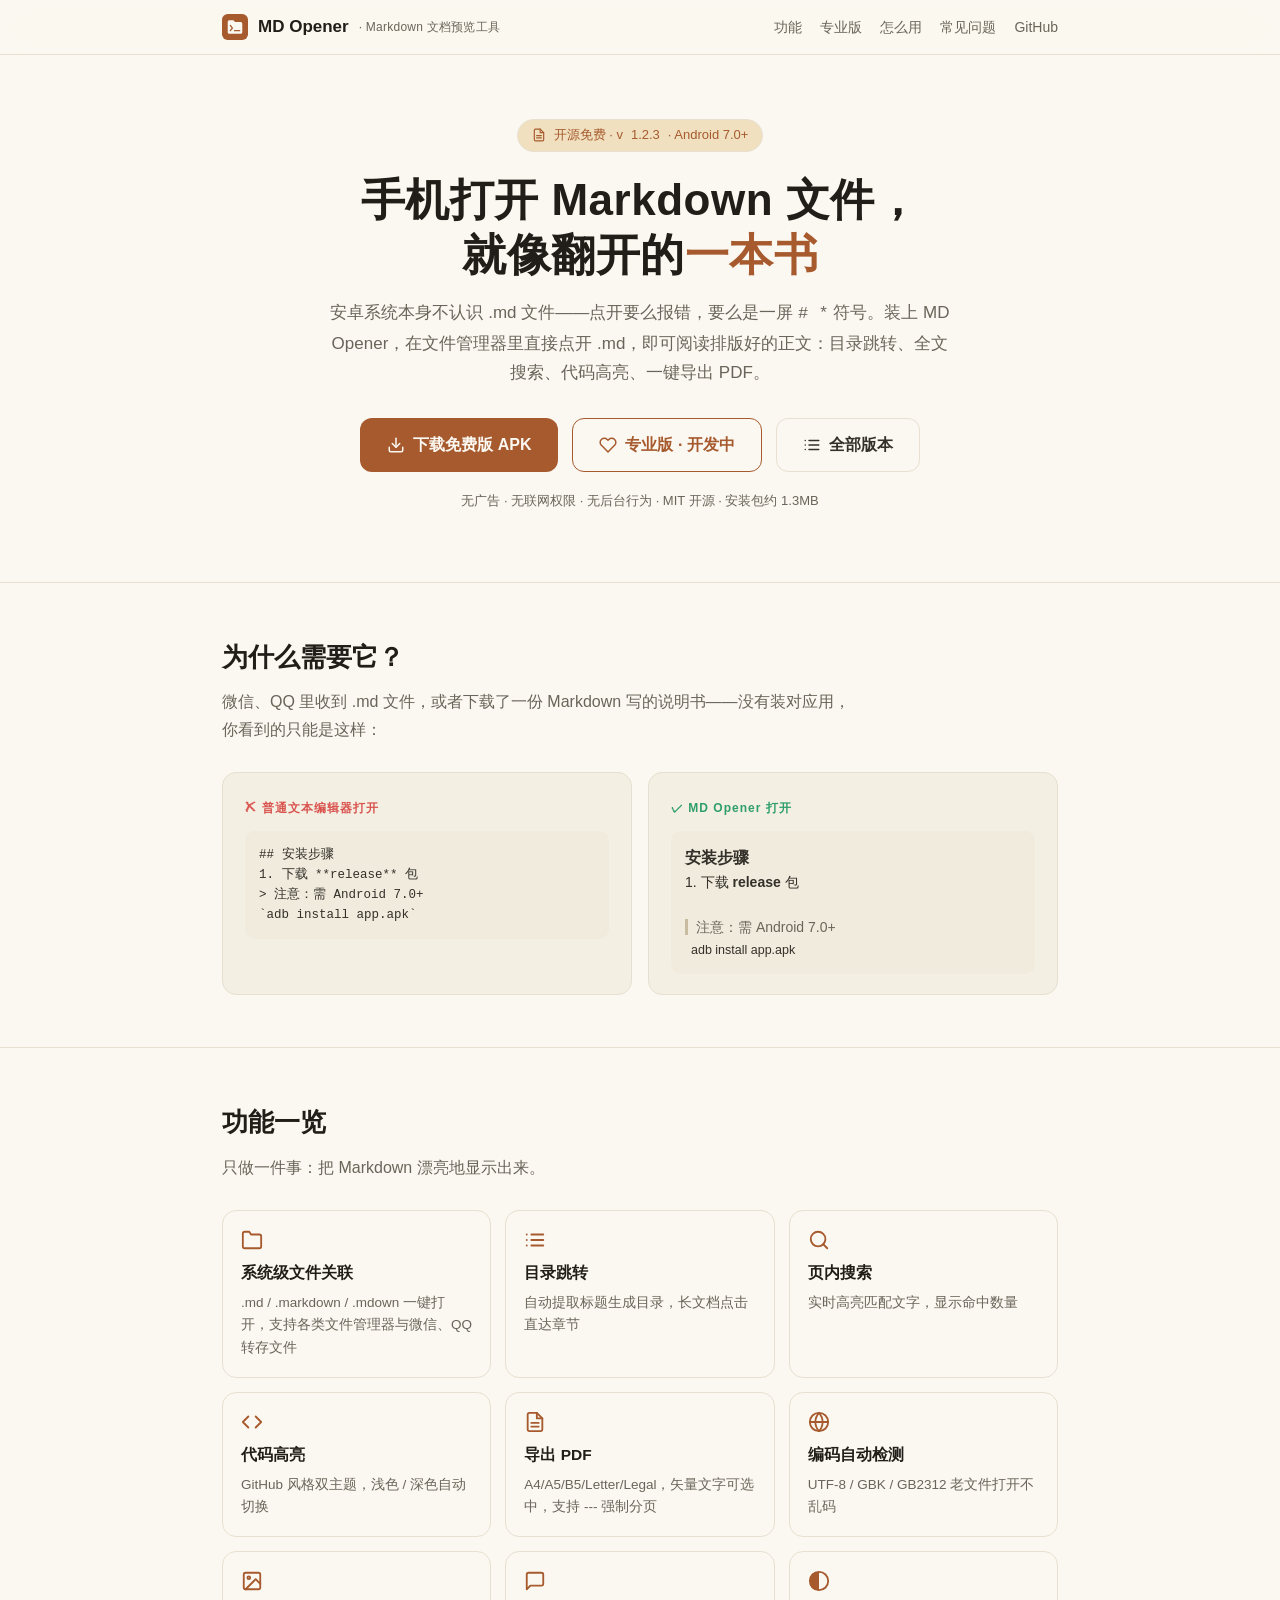
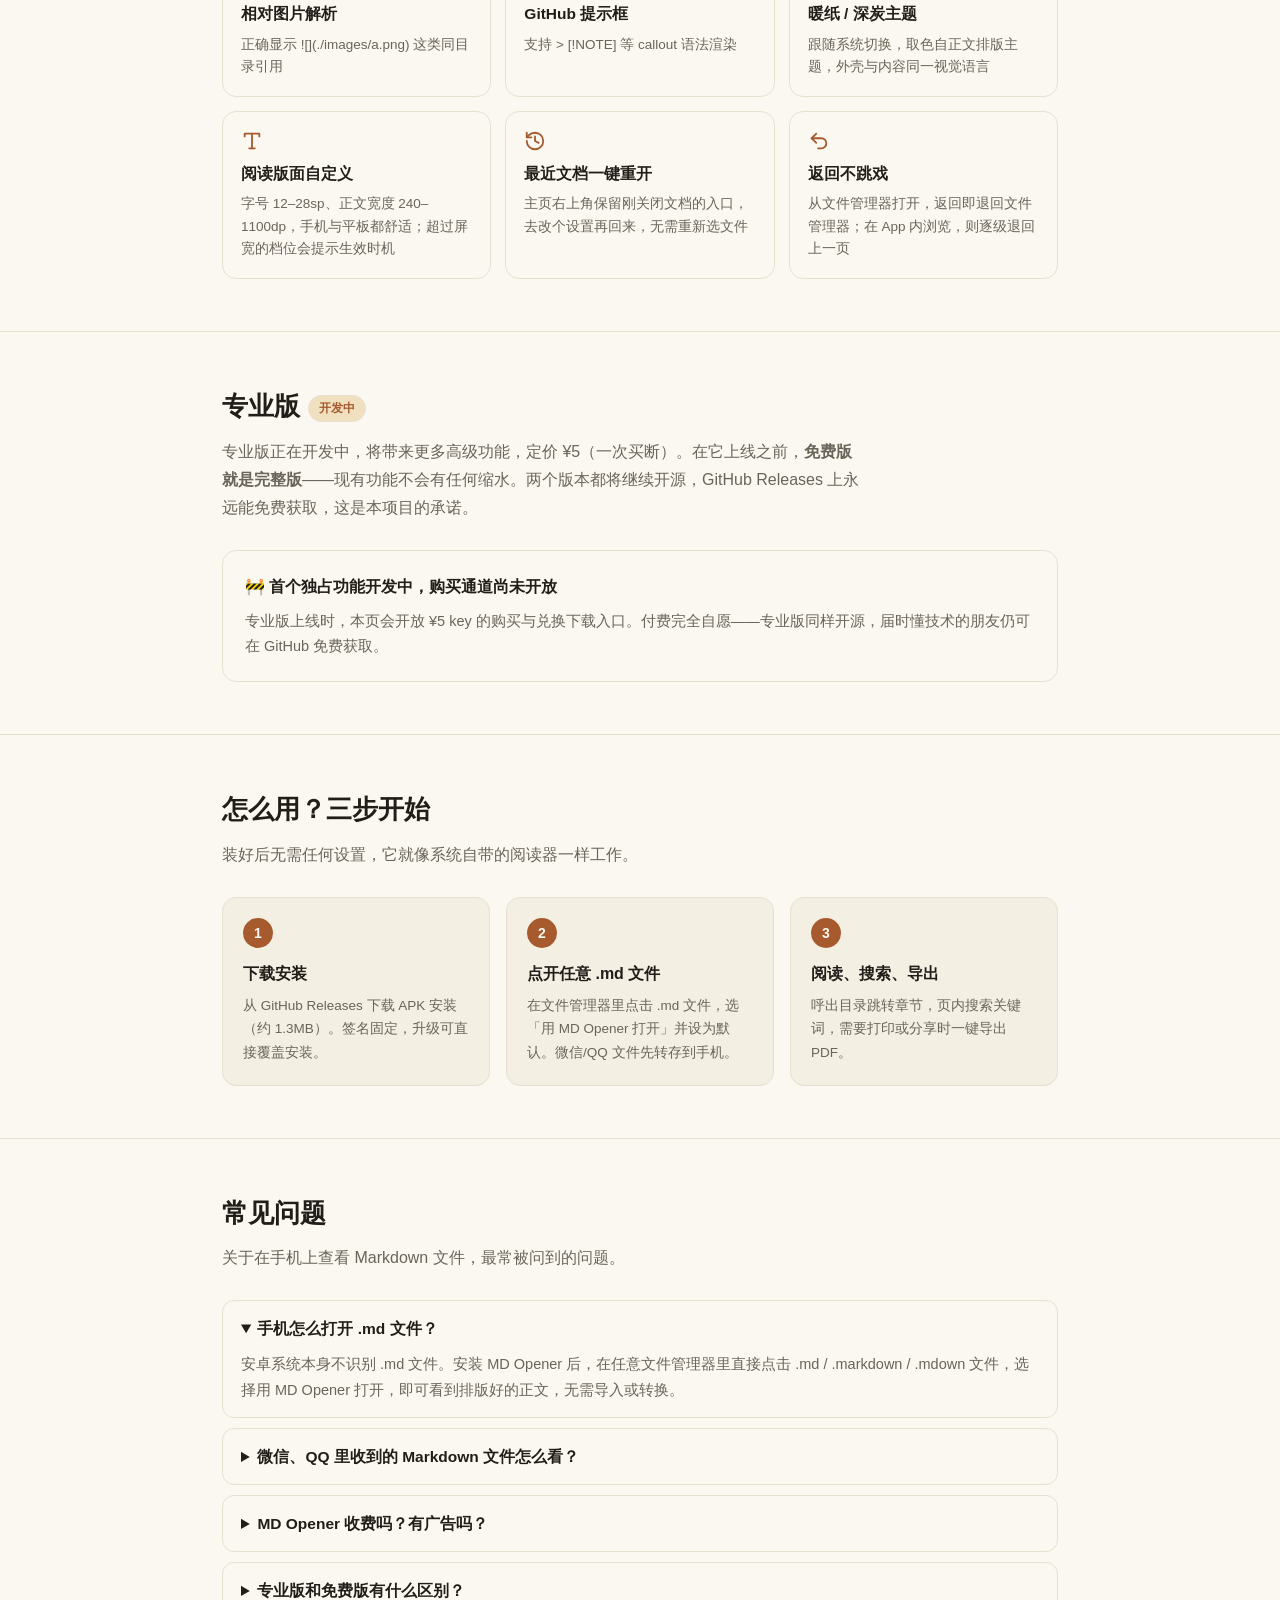
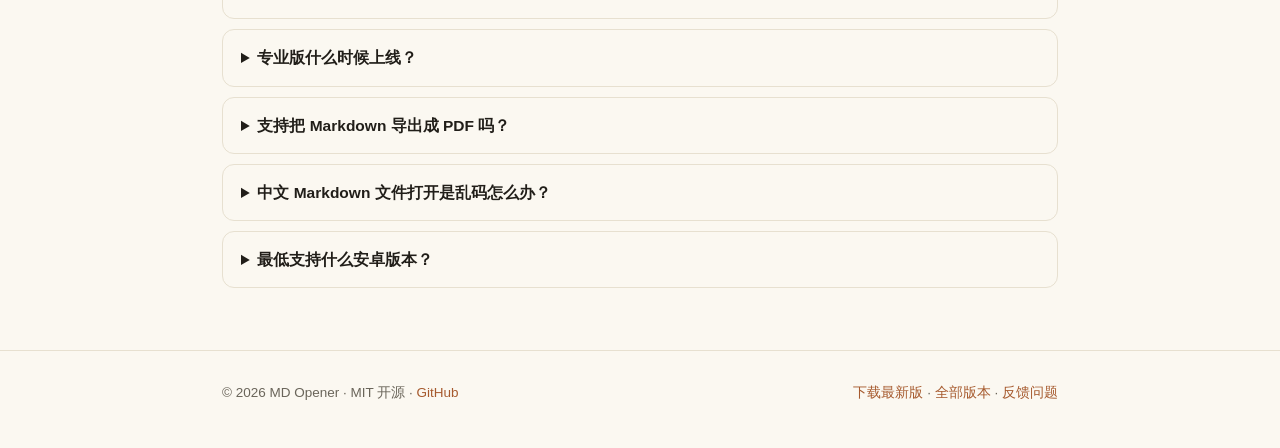
==== commit fba41faf: "docs: 官网更新——v1.2.3 功能卡片、下载按钮改直链、专业版（开发中）预告与 key 兑换体系（docs/pro-keys.js 与 tools/keygen.mjs 同源）" ====
--- a/docs/index.html
+++ b/docs/index.html
@@ -58,7 +58,12 @@
       {
         "@type": "Question",
         "name": "MD Opener 收费吗？有广告吗？",
-        "acceptedAnswer": { "@type": "Answer", "text": "完全免费，MIT 协议开源。应用没有广告，也没有申请联网权限，所有渲染都在手机本地完成。" }
+        "acceptedAnswer": { "@type": "Answer", "text": "免费版永远完全免费、无广告、不申请联网权限。专业版正在开发中（定价 ¥5），将包含更多高级功能；它同样开源，GitHub 上始终能免费下载。" }
+      },
+      {
+        "@type": "Question",
+        "name": "专业版和免费版有什么区别？",
+        "acceptedAnswer": { "@type": "Answer", "text": "专业版还在开发中，上线前免费版就是完整版。专业版会逐步加入独占功能；两个版本都开源。" }
       },
       {
         "@type": "Question",
@@ -226,6 +231,37 @@
 
     footer { border-top: 1px solid var(--border); padding: 30px 0 44px; color: var(--text-soft); font-size: 13.5px; }
     footer .container { display: flex; justify-content: space-between; flex-wrap: wrap; gap: 10px; }
+
+    /* 专业版 */
+    .btn-pro { color: var(--accent); background: var(--bg); border-color: var(--accent); }
+    .pro-card { border: 1px solid var(--border); border-radius: 14px; padding: 22px; background: var(--bg); }
+    .pro-buy-row { text-align: center; margin: 18px 0 4px; }
+    .key-row { display: flex; gap: 10px; margin-top: 18px; }
+    @media (max-width: 520px) { .key-row { flex-direction: column; } }
+    .key-row input {
+      flex: 1; padding: 12px 16px; border-radius: 12px; font-size: 15px;
+      border: 1px solid var(--border); background: var(--bg-soft); color: var(--text);
+      font-family: "SFMono-Regular", "JetBrains Mono", Consolas, Menlo, monospace;
+      letter-spacing: .05em; outline: none;
+    }
+    .key-row input:focus { border-color: var(--accent); }
+    .key-row .btn { white-space: nowrap; }
+    .key-status { margin: 10px 2px 0; font-size: 13.5px; min-height: 1.4em; }
+    .key-status.err { color: #d9534f; }
+    .key-status.ok { color: var(--green); }
+    .pro-unlocked { margin-top: 18px; padding: 18px; border: 1px solid var(--green); border-radius: 12px; background: var(--bg-soft); }
+    .pro-unlocked .ttl { color: var(--green); font-weight: 700; }
+    .pro-unlocked p { margin: 6px 0 14px; font-size: 13.5px; color: var(--text-soft); }
+    .key-clear { font-size: 12.5px; color: var(--text-soft); }
+    .pro-badge {
+      display: inline-block; font-size: 12px; font-weight: 600;
+      color: var(--accent); background: var(--accent-soft);
+      border: 1px solid var(--border); border-radius: 999px;
+      padding: 2px 10px; vertical-align: middle; margin-left: 8px;
+    }
+    .pro-soon .ttl { font-weight: 700; color: var(--heading); }
+    .pro-soon p { margin: 8px 0 0; font-size: 14.5px; color: var(--text-soft); }
+    [hidden] { display: none !important; }
   </style>
 </head>
 <body>
@@ -238,6 +274,7 @@
     </div>
     <nav class="nav-links">
       <a href="#features">功能</a>
+      <a href="#pro">专业版</a>
       <a href="#how">怎么用</a>
       <a href="#faq">常见问题</a>
       <a href="https://github.com/honlnk/MDOpener" target="_blank" rel="noopener">GitHub</a>
@@ -247,14 +284,15 @@
 
 <main>
   <div class="hero container">
-    <div class="hero-badge"><svg width="14" height="14" viewBox="0 0 24 24" fill="none" stroke="currentColor" stroke-width="2" stroke-linecap="round" stroke-linejoin="round" aria-hidden="true"><path d="M14 2H6a2 2 0 0 0-2 2v16a2 2 0 0 0 2 2h12a2 2 0 0 0 2-2V8z"/><path d="M14 2v6h6"/><path d="M16 13H8"/><path d="M16 17H8"/></svg>开源免费 · v<span id="ver">1.2.1</span> · Android 7.0+</div>
+    <div class="hero-badge"><svg width="14" height="14" viewBox="0 0 24 24" fill="none" stroke="currentColor" stroke-width="2" stroke-linecap="round" stroke-linejoin="round" aria-hidden="true"><path d="M14 2H6a2 2 0 0 0-2 2v16a2 2 0 0 0 2 2h12a2 2 0 0 0 2-2V8z"/><path d="M14 2v6h6"/><path d="M16 13H8"/><path d="M16 17H8"/></svg>开源免费 · v<span id="ver">1.2.3</span> · Android 7.0+</div>
     <h1>手机打开 Markdown 文件，<br/>就像翻开的<span class="accent">一本书</span></h1>
     <p class="sub">安卓系统本身不认识 .md 文件——点开要么报错，要么是一屏 <code># *</code> 符号。装上 MD Opener，在文件管理器里直接点开 .md，即可阅读排版好的正文：目录跳转、全文搜索、代码高亮、一键导出 PDF。</p>
     <div class="hero-actions">
-      <a class="btn btn-primary" href="https://github.com/honlnk/MDOpener/releases/latest" target="_blank" rel="noopener"><svg width="18" height="18" viewBox="0 0 24 24" fill="none" stroke="currentColor" stroke-width="2" stroke-linecap="round" stroke-linejoin="round" aria-hidden="true"><path d="M21 15v4a2 2 0 0 1-2 2H5a2 2 0 0 1-2-2v-4"/><path d="M7 10l5 5 5-5"/><path d="M12 15V3"/></svg>下载 APK（免费）</a>
-      <a class="btn btn-ghost" href="https://github.com/honlnk/MDOpener" target="_blank" rel="noopener"><svg width="18" height="18" viewBox="0 0 24 24" fill="none" stroke="currentColor" stroke-width="2" stroke-linecap="round" stroke-linejoin="round" aria-hidden="true"><polygon points="12 2 15.09 8.26 22 9.27 17 14.14 18.18 21.02 12 17.77 5.82 21.02 7 14.14 2 9.27 8.91 8.26 12 2"/></svg>查看源码</a>
-    </div>
-    <p class="hero-meta">无广告 · 无联网权限 · 无后台行为 · MIT 开源 · 安装包约 1.4MB</p>
+      <a class="btn btn-primary" href="https://github.com/honlnk/MDOpener/releases/latest/download/MD-Opener-latest.apk"><svg width="18" height="18" viewBox="0 0 24 24" fill="none" stroke="currentColor" stroke-width="2" stroke-linecap="round" stroke-linejoin="round" aria-hidden="true"><path d="M21 15v4a2 2 0 0 1-2 2H5a2 2 0 0 1-2-2v-4"/><path d="M7 10l5 5 5-5"/><path d="M12 15V3"/></svg>下载免费版 APK</a>
+      <a class="btn btn-pro" href="#pro"><svg width="18" height="18" viewBox="0 0 24 24" fill="none" stroke="currentColor" stroke-width="2" stroke-linecap="round" stroke-linejoin="round" aria-hidden="true"><path d="M20.84 4.61a5.5 5.5 0 0 0-7.78 0L12 5.67l-1.06-1.06a5.5 5.5 0 0 0-7.78 7.78l1.06 1.06L12 21.23l7.78-7.78 1.06-1.06a5.5 5.5 0 0 0 0-7.78z"/></svg>专业版 · 开发中</a>
+      <a class="btn btn-ghost" href="https://github.com/honlnk/MDOpener/releases" target="_blank" rel="noopener"><svg width="18" height="18" viewBox="0 0 24 24" fill="none" stroke="currentColor" stroke-width="2" stroke-linecap="round" stroke-linejoin="round" aria-hidden="true"><path d="M8 6h13"/><path d="M8 12h13"/><path d="M8 18h13"/><path d="M3 6h.01"/><path d="M3 12h.01"/><path d="M3 18h.01"/></svg>全部版本</a>
+    </div>
+    <p class="hero-meta">无广告 · 无联网权限 · 无后台行为 · MIT 开源 · 安装包约 1.3MB</p>
   </div>
 
   <section id="why">
@@ -295,7 +333,23 @@
         <div class="feature"><div class="ico"><svg width="22" height="22" viewBox="0 0 24 24" fill="none" stroke="currentColor" stroke-width="2" stroke-linecap="round" stroke-linejoin="round" aria-hidden="true"><circle cx="12" cy="12" r="10"/><path d="M2 12h20"/><path d="M12 2a15.3 15.3 0 0 1 4 10 15.3 15.3 0 0 1-4 10 15.3 15.3 0 0 1-4-10 15.3 15.3 0 0 1 4-10z"/></svg></div><h3>编码自动检测</h3><p>UTF-8 / GBK / GB2312 老文件打开不乱码</p></div>
         <div class="feature"><div class="ico"><svg width="22" height="22" viewBox="0 0 24 24" fill="none" stroke="currentColor" stroke-width="2" stroke-linecap="round" stroke-linejoin="round" aria-hidden="true"><rect x="3" y="3" width="18" height="18" rx="2"/><circle cx="8.5" cy="8.5" r="1.5"/><path d="M21 15l-5-5L5 21"/></svg></div><h3>相对图片解析</h3><p>正确显示 ![](./images/a.png) 这类同目录引用</p></div>
         <div class="feature"><div class="ico"><svg width="22" height="22" viewBox="0 0 24 24" fill="none" stroke="currentColor" stroke-width="2" stroke-linecap="round" stroke-linejoin="round" aria-hidden="true"><path d="M21 15a2 2 0 0 1-2 2H7l-4 4V5a2 2 0 0 1 2-2h14a2 2 0 0 1 2 2z"/></svg></div><h3>GitHub 提示框</h3><p>支持 &gt; [!NOTE] 等 callout 语法渲染</p></div>
-        <div class="feature"><div class="ico"><svg width="22" height="22" viewBox="0 0 24 24" fill="none" stroke="currentColor" stroke-width="2" stroke-linecap="round" stroke-linejoin="round" aria-hidden="true"><circle cx="12" cy="12" r="10"/><path d="M12 2a10 10 0 0 0 0 20z" fill="currentColor" stroke="none"/></svg></div><h3>暖纸 / 深炭主题</h3><p>跟随系统切换，字号、页宽均可自定义</p></div>
+        <div class="feature"><div class="ico"><svg width="22" height="22" viewBox="0 0 24 24" fill="none" stroke="currentColor" stroke-width="2" stroke-linecap="round" stroke-linejoin="round" aria-hidden="true"><circle cx="12" cy="12" r="10"/><path d="M12 2a10 10 0 0 0 0 20z" fill="currentColor" stroke="none"/></svg></div><h3>暖纸 / 深炭主题</h3><p>跟随系统切换，取色自正文排版主题，外壳与内容同一视觉语言</p></div>
+        <div class="feature"><div class="ico"><svg width="22" height="22" viewBox="0 0 24 24" fill="none" stroke="currentColor" stroke-width="2" stroke-linecap="round" stroke-linejoin="round" aria-hidden="true"><polyline points="4 7 4 4 20 4 20 7"/><line x1="9" y1="20" x2="15" y2="20"/><line x1="12" y1="4" x2="12" y2="20"/></svg></div><h3>阅读版面自定义</h3><p>字号 12–28sp、正文宽度 240–1100dp，手机与平板都舒适；超过屏宽的档位会提示生效时机</p></div>
+        <div class="feature"><div class="ico"><svg width="22" height="22" viewBox="0 0 24 24" fill="none" stroke="currentColor" stroke-width="2" stroke-linecap="round" stroke-linejoin="round" aria-hidden="true"><path d="M3 12a9 9 0 1 0 9-9 9.75 9.75 0 0 0-6.74 2.74L3 8"/><path d="M3 3v5h5"/><path d="M12 7v5l4 2"/></svg></div><h3>最近文档一键重开</h3><p>主页右上角保留刚关闭文档的入口，去改个设置再回来，无需重新选文件</p></div>
+        <div class="feature"><div class="ico"><svg width="22" height="22" viewBox="0 0 24 24" fill="none" stroke="currentColor" stroke-width="2" stroke-linecap="round" stroke-linejoin="round" aria-hidden="true"><path d="M9 14 4 9l5-5"/><path d="M4 9h10.5a5.5 5.5 0 0 1 5.5 5.5v0a5.5 5.5 0 0 1-5.5 5.5H11"/></svg></div><h3>返回不跳戏</h3><p>从文件管理器打开，返回即退回文件管理器；在 App 内浏览，则逐级退回上一页</p></div>
+      </div>
+    </div>
+  </section>
+
+  <section id="pro">
+    <div class="container">
+      <h2 class="section-title">专业版<span class="pro-badge">开发中</span></h2>
+      <p class="section-desc">专业版正在开发中，将带来更多高级功能，定价 ¥5（一次买断）。在它上线之前，<b>免费版就是完整版</b>——现有功能不会有任何缩水。两个版本都将继续开源，GitHub Releases 上永远能免费获取，这是本项目的承诺。</p>
+      <div class="pro-card">
+        <div class="pro-soon">
+          <div class="ttl">🚧 首个独占功能开发中，购买通道尚未开放</div>
+          <p>专业版上线时，本页会开放 ¥5 key 的购买与兑换下载入口。付费完全自愿——专业版同样开源，届时懂技术的朋友仍可在 GitHub 免费获取。</p>
+        </div>
       </div>
     </div>
   </section>
@@ -305,7 +359,7 @@
       <h2 class="section-title">怎么用？三步开始</h2>
       <p class="section-desc">装好后无需任何设置，它就像系统自带的阅读器一样工作。</p>
       <div class="steps">
-        <div class="step"><div class="num">1</div><h3>下载安装</h3><p>从 GitHub Releases 下载 APK 安装（约 3MB）。签名固定，升级可直接覆盖安装。</p></div>
+        <div class="step"><div class="num">1</div><h3>下载安装</h3><p>从 GitHub Releases 下载 APK 安装（约 1.3MB）。签名固定，升级可直接覆盖安装。</p></div>
         <div class="step"><div class="num">2</div><h3>点开任意 .md 文件</h3><p>在文件管理器里点击 .md 文件，选「用 MD Opener 打开」并设为默认。微信/QQ 文件先转存到手机。</p></div>
         <div class="step"><div class="num">3</div><h3>阅读、搜索、导出</h3><p>呼出目录跳转章节，页内搜索关键词，需要打印或分享时一键导出 PDF。</p></div>
       </div>
@@ -326,7 +380,15 @@
       </details>
       <details>
         <summary>MD Opener 收费吗？有广告吗？</summary>
-        <p>完全免费，MIT 协议开源。应用没有广告，也没有申请联网权限，所有渲染都在手机本地完成。</p>
+        <p>免费版永远完全免费、无广告、不申请联网权限，所有渲染都在手机本地完成。专业版正在开发中（定价 ¥5，一次买断），将包含更多高级功能；它同样开源，GitHub 上始终能免费下载。</p>
+      </details>
+      <details>
+        <summary>专业版和免费版有什么区别？</summary>
+        <p>专业版还在开发中，上线前免费版就是完整版。专业版（¥5）会逐步加入独占功能；它同样开源——GitHub Releases 永远提供免费下载，付费与否完全自愿。</p>
+      </details>
+      <details>
+        <summary>专业版什么时候上线？</summary>
+        <p>首个独占功能正在开发，完成后本页会开放购买与兑换下载（¥5，一次买断）。想第一时间获取更新，可以 Star GitHub 仓库。</p>
       </details>
       <details>
         <summary>支持把 Markdown 导出成 PDF 吗？</summary>
@@ -347,11 +409,77 @@
 <footer>
   <div class="container">
     <div>© 2026 MD Opener · MIT 开源 · <a href="https://github.com/honlnk/MDOpener" target="_blank" rel="noopener">GitHub</a></div>
-    <div><a href="https://github.com/honlnk/MDOpener/releases/latest" target="_blank" rel="noopener">下载最新版</a> · <a href="https://github.com/honlnk/MDOpener/issues" target="_blank" rel="noopener">反馈问题</a></div>
+    <div><a href="https://github.com/honlnk/MDOpener/releases/latest/download/MD-Opener-latest.apk">下载最新版</a> · <a href="https://github.com/honlnk/MDOpener/releases" target="_blank" rel="noopener">全部版本</a> · <a href="https://github.com/honlnk/MDOpener/issues" target="_blank" rel="noopener">反馈问题</a></div>
   </div>
 </footer>
 
+<script src="pro-keys.js"></script>
 <script>
+  // —— 链接配置 ——
+  // 专业版有了独立构建后，把 PRO_APK_URL 改为 .../download/MD-Opener-Pro-latest.apk
+  const FREE_APK_URL = 'https://github.com/honlnk/MDOpener/releases/latest/download/MD-Opener-latest.apk';
+  const PRO_APK_URL = FREE_APK_URL;
+  // TODO: 替换为面包多商品链接；留空时购买按钮提示「即将开通」
+  const BUY_URL = '';
+  const KEY_STORE = 'mdopener_pro_key';
+
+  // —— 专业版解锁（购买通道开放时恢复对应 DOM，这套逻辑即自动生效）——
+  const keyInput = document.getElementById('key-input');
+  if (keyInput) {
+    const keyStatus = document.getElementById('key-status');
+    const lockedBox = document.getElementById('pro-locked');
+    const unlockedBox = document.getElementById('pro-unlocked');
+
+    function setStatus(msg, ok) {
+      keyStatus.textContent = msg;
+      keyStatus.className = 'key-status' + (msg ? (ok ? ' ok' : ' err') : '');
+    }
+    function unlock() {
+      lockedBox.hidden = true;
+      unlockedBox.hidden = false;
+    }
+
+    document.getElementById('key-verify').addEventListener('click', () => {
+      if (!window.MDOpenerKeys) { setStatus('校验组件加载失败，请刷新页面重试', false); return; }
+      const v = keyInput.value;
+      if (MDOpenerKeys.isValid(v)) {
+        try { localStorage.setItem(KEY_STORE, v.trim()); } catch (e) {}
+        unlock();
+      } else {
+        setStatus('key 无效，请检查是否输入完整（建议从订单页复制粘贴）', false);
+      }
+    });
+    keyInput.addEventListener('keydown', e => { if (e.key === 'Enter') document.getElementById('key-verify').click(); });
+
+    document.getElementById('key-clear').addEventListener('click', e => {
+      e.preventDefault();
+      try { localStorage.removeItem(KEY_STORE); } catch (err) {}
+      unlockedBox.hidden = true;
+      lockedBox.hidden = false;
+      keyInput.value = '';
+      setStatus('', false);
+    });
+
+    // 已保存的 key：刷新或重访时保持解锁
+    try {
+      const saved = localStorage.getItem(KEY_STORE);
+      if (saved && window.MDOpenerKeys && MDOpenerKeys.isValid(saved)) unlock();
+    } catch (e) {}
+
+    // 购买按钮：未配置链接时给出提示而不是 404
+    const buyBtn = document.getElementById('pro-buy');
+    if (BUY_URL) {
+      buyBtn.href = BUY_URL;
+    } else {
+      buyBtn.addEventListener('click', e => {
+        e.preventDefault();
+        setStatus('购买通道即将开通。专业版与免费版目前是同一个安装包，可先点上方「下载免费版 APK」。', false);
+        keyInput.focus();
+      });
+    }
+    document.getElementById('pro-download').href = PRO_APK_URL;
+  }
+
   // 显示 GitHub 最新版本号（失败则保留 HTML 内置版本）
   fetch('https://api.github.com/repos/honlnk/MDOpener/releases/latest')
     .then(r => r.ok ? r.json() : null)
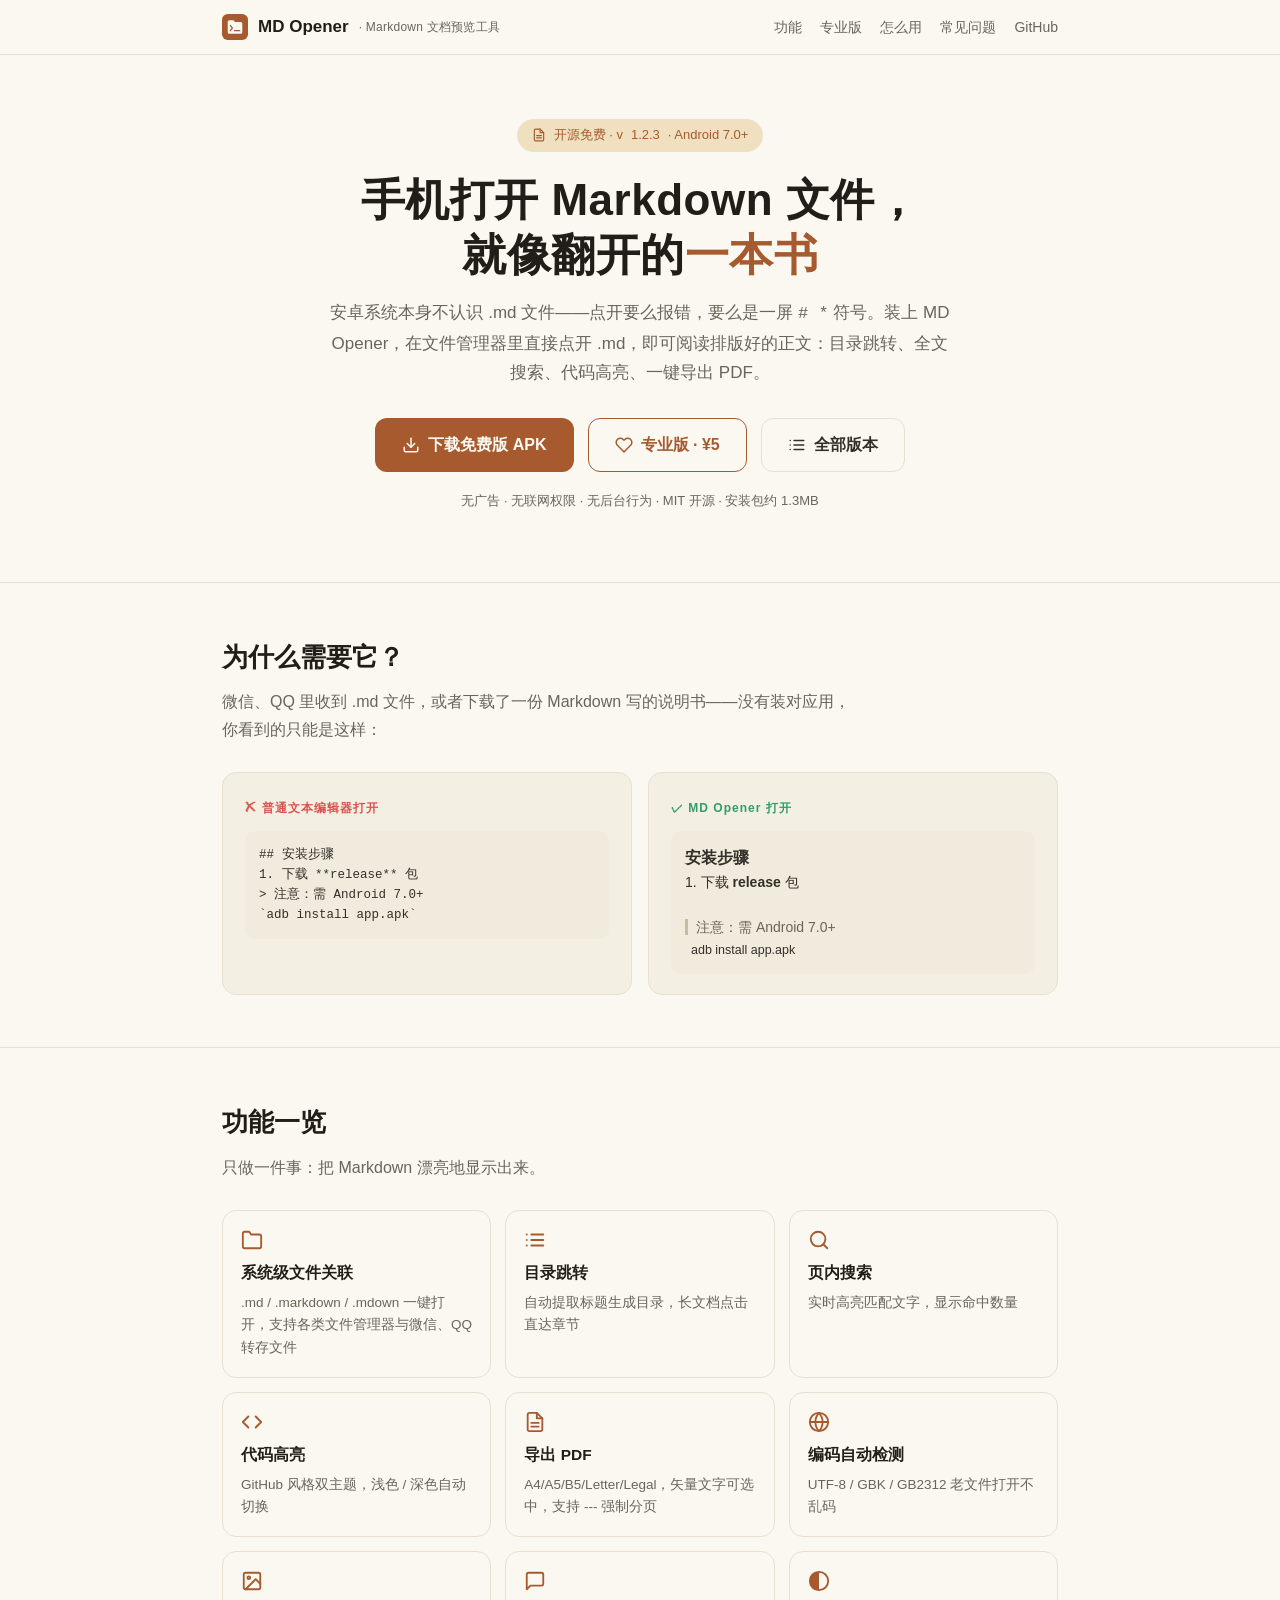
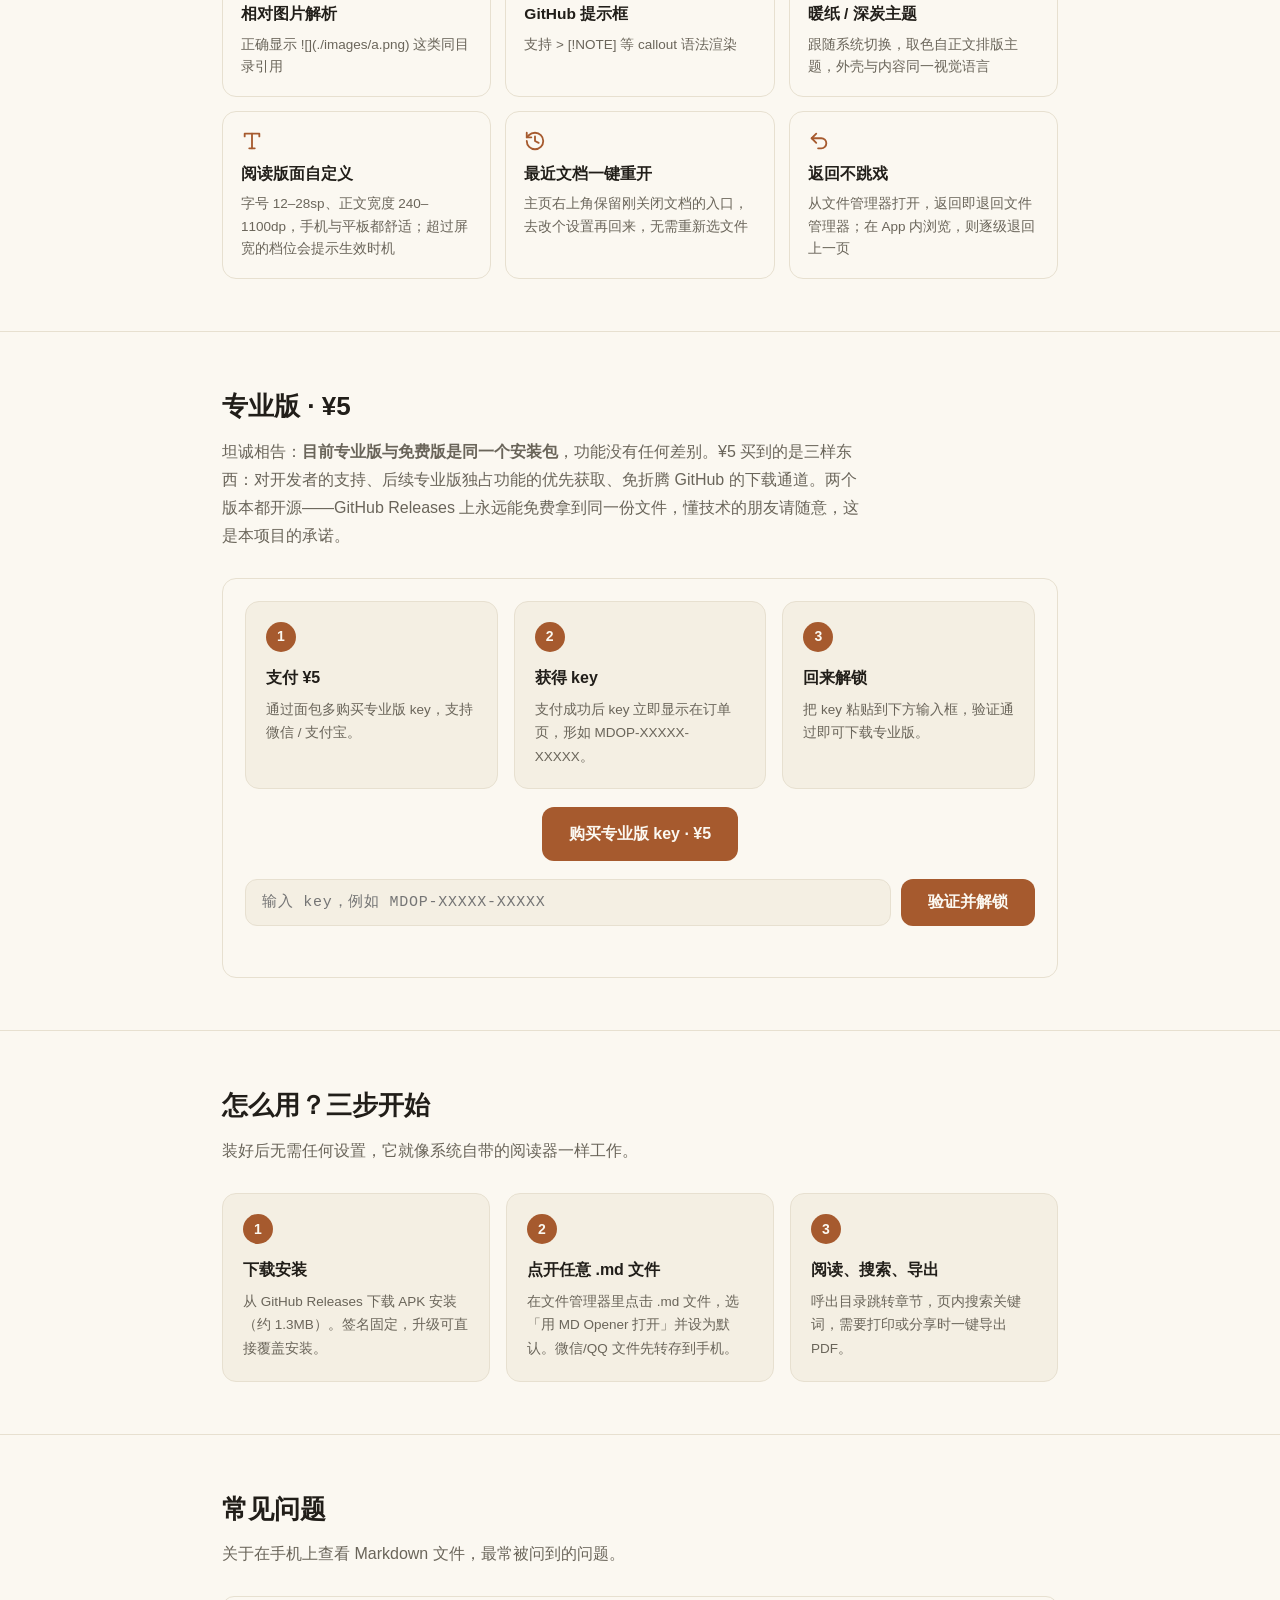
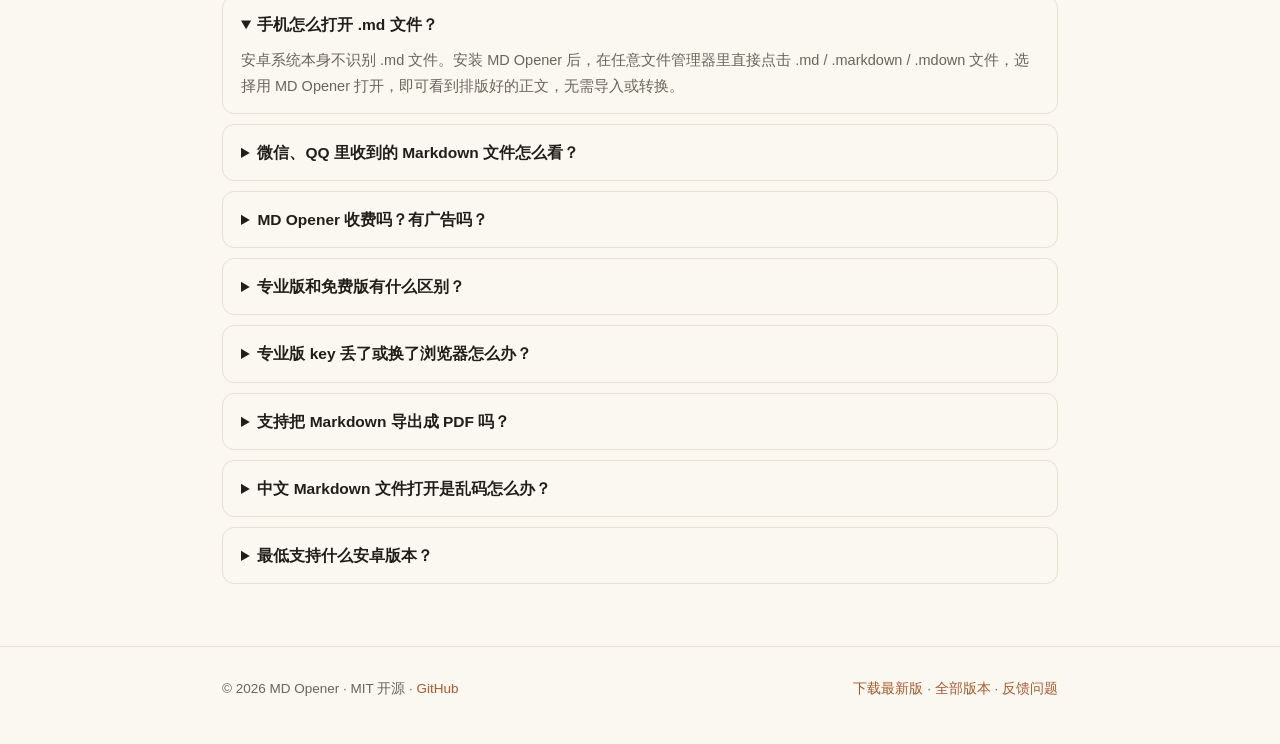
==== commit ed88d180: "feat: 官网专业版开通购买——接入面包多商品链接，恢复 key 兑换下载；新增封面图并接入 og:image 分享卡片" ====
--- a/docs/index.html
+++ b/docs/index.html
@@ -16,7 +16,9 @@
   <meta property="og:description" content="点开 .md 文件即可阅读：目录、搜索、代码高亮、导出 PDF。无广告、不联网、免费开源。" />
   <meta property="og:url" content="https://mdopener.honlnk.com/" />
   <meta property="og:locale" content="zh_CN" />
-  <meta name="twitter:card" content="summary" />
+  <meta property="og:image" content="https://mdopener.honlnk.com/cover.png" />
+  <meta name="twitter:card" content="summary_large_image" />
+  <meta name="twitter:image" content="https://mdopener.honlnk.com/cover.png" />
   <meta name="twitter:title" content="手机打开 Markdown 文件 — MD Opener 安卓 Markdown 查看器" />
   <meta name="twitter:description" content="点开 .md 文件即可阅读：目录、搜索、代码高亮、导出 PDF。无广告、不联网、免费开源。" />
 
@@ -58,12 +60,12 @@
       {
         "@type": "Question",
         "name": "MD Opener 收费吗？有广告吗？",
-        "acceptedAnswer": { "@type": "Answer", "text": "免费版永远完全免费、无广告、不申请联网权限。专业版正在开发中（定价 ¥5），将包含更多高级功能；它同样开源，GitHub 上始终能免费下载。" }
+        "acceptedAnswer": { "@type": "Answer", "text": "免费版永远完全免费、无广告、不申请联网权限。另有 ¥5 的专业版（目前与免费版同一安装包），付费是对开发者的支持，两个版本都开源，GitHub 上始终能免费下载。" }
       },
       {
         "@type": "Question",
         "name": "专业版和免费版有什么区别？",
-        "acceptedAnswer": { "@type": "Answer", "text": "专业版还在开发中，上线前免费版就是完整版。专业版会逐步加入独占功能；两个版本都开源。" }
+        "acceptedAnswer": { "@type": "Answer", "text": "目前没有任何区别，是同一个安装包。专业版是支持开发者的自愿付费通道，后续会逐步加入独占功能；两个版本都开源。" }
       },
       {
         "@type": "Question",
@@ -289,7 +291,7 @@
     <p class="sub">安卓系统本身不认识 .md 文件——点开要么报错，要么是一屏 <code># *</code> 符号。装上 MD Opener，在文件管理器里直接点开 .md，即可阅读排版好的正文：目录跳转、全文搜索、代码高亮、一键导出 PDF。</p>
     <div class="hero-actions">
       <a class="btn btn-primary" href="https://github.com/honlnk/MDOpener/releases/latest/download/MD-Opener-latest.apk"><svg width="18" height="18" viewBox="0 0 24 24" fill="none" stroke="currentColor" stroke-width="2" stroke-linecap="round" stroke-linejoin="round" aria-hidden="true"><path d="M21 15v4a2 2 0 0 1-2 2H5a2 2 0 0 1-2-2v-4"/><path d="M7 10l5 5 5-5"/><path d="M12 15V3"/></svg>下载免费版 APK</a>
-      <a class="btn btn-pro" href="#pro"><svg width="18" height="18" viewBox="0 0 24 24" fill="none" stroke="currentColor" stroke-width="2" stroke-linecap="round" stroke-linejoin="round" aria-hidden="true"><path d="M20.84 4.61a5.5 5.5 0 0 0-7.78 0L12 5.67l-1.06-1.06a5.5 5.5 0 0 0-7.78 7.78l1.06 1.06L12 21.23l7.78-7.78 1.06-1.06a5.5 5.5 0 0 0 0-7.78z"/></svg>专业版 · 开发中</a>
+      <a class="btn btn-pro" href="#pro"><svg width="18" height="18" viewBox="0 0 24 24" fill="none" stroke="currentColor" stroke-width="2" stroke-linecap="round" stroke-linejoin="round" aria-hidden="true"><path d="M20.84 4.61a5.5 5.5 0 0 0-7.78 0L12 5.67l-1.06-1.06a5.5 5.5 0 0 0-7.78 7.78l1.06 1.06L12 21.23l7.78-7.78 1.06-1.06a5.5 5.5 0 0 0 0-7.78z"/></svg>专业版 · ¥5</a>
       <a class="btn btn-ghost" href="https://github.com/honlnk/MDOpener/releases" target="_blank" rel="noopener"><svg width="18" height="18" viewBox="0 0 24 24" fill="none" stroke="currentColor" stroke-width="2" stroke-linecap="round" stroke-linejoin="round" aria-hidden="true"><path d="M8 6h13"/><path d="M8 12h13"/><path d="M8 18h13"/><path d="M3 6h.01"/><path d="M3 12h.01"/><path d="M3 18h.01"/></svg>全部版本</a>
     </div>
     <p class="hero-meta">无广告 · 无联网权限 · 无后台行为 · MIT 开源 · 安装包约 1.3MB</p>
@@ -343,12 +345,27 @@
 
   <section id="pro">
     <div class="container">
-      <h2 class="section-title">专业版<span class="pro-badge">开发中</span></h2>
-      <p class="section-desc">专业版正在开发中，将带来更多高级功能，定价 ¥5（一次买断）。在它上线之前，<b>免费版就是完整版</b>——现有功能不会有任何缩水。两个版本都将继续开源，GitHub Releases 上永远能免费获取，这是本项目的承诺。</p>
+      <h2 class="section-title">专业版 · ¥5</h2>
+      <p class="section-desc">坦诚相告：<b>目前专业版与免费版是同一个安装包</b>，功能没有任何差别。¥5 买到的是三样东西：对开发者的支持、后续专业版独占功能的优先获取、免折腾 GitHub 的下载通道。两个版本都开源——GitHub Releases 上永远能免费拿到同一份文件，懂技术的朋友请随意，这是本项目的承诺。</p>
       <div class="pro-card">
-        <div class="pro-soon">
-          <div class="ttl">🚧 首个独占功能开发中，购买通道尚未开放</div>
-          <p>专业版上线时，本页会开放 ¥5 key 的购买与兑换下载入口。付费完全自愿——专业版同样开源，届时懂技术的朋友仍可在 GitHub 免费获取。</p>
+        <div id="pro-locked">
+          <div class="steps">
+            <div class="step"><div class="num">1</div><h3>支付 ¥5</h3><p>通过面包多购买专业版 key，支持微信 / 支付宝。</p></div>
+            <div class="step"><div class="num">2</div><h3>获得 key</h3><p>支付成功后 key 立即显示在订单页，形如 MDOP-XXXXX-XXXXX。</p></div>
+            <div class="step"><div class="num">3</div><h3>回来解锁</h3><p>把 key 粘贴到下方输入框，验证通过即可下载专业版。</p></div>
+          </div>
+          <p class="pro-buy-row"><a class="btn btn-primary" id="pro-buy" href="#" target="_blank" rel="noopener">购买专业版 key · ¥5</a></p>
+          <div class="key-row">
+            <input id="key-input" type="text" placeholder="输入 key，例如 MDOP-XXXXX-XXXXX" autocomplete="off" spellcheck="false" />
+            <button class="btn btn-primary" id="key-verify" type="button">验证并解锁</button>
+          </div>
+          <p class="key-status" id="key-status"></p>
+        </div>
+        <div class="pro-unlocked" id="pro-unlocked" hidden>
+          <div class="ttl">✓ 专业版已解锁</div>
+          <p>本浏览器已记住你的 key，下次访问无需重新输入。当前专业版与免费版为同一安装包，签名一致，可直接覆盖安装。</p>
+          <a class="btn btn-primary" id="pro-download" href="#">下载专业版 APK</a>
+          <p style="margin:12px 0 0;"><a href="#" class="key-clear" id="key-clear">清除本机保存的 key</a></p>
         </div>
       </div>
     </div>
@@ -380,15 +397,15 @@
       </details>
       <details>
         <summary>MD Opener 收费吗？有广告吗？</summary>
-        <p>免费版永远完全免费、无广告、不申请联网权限，所有渲染都在手机本地完成。专业版正在开发中（定价 ¥5，一次买断），将包含更多高级功能；它同样开源，GitHub 上始终能免费下载。</p>
+        <p>免费版永远完全免费、无广告、不申请联网权限，所有渲染都在手机本地完成。另有 ¥5 的专业版——目前与免费版是同一个安装包，付费是对开发者的支持，并可优先获取后续独占功能。两个版本都开源，GitHub 上始终能免费下载。</p>
       </details>
       <details>
         <summary>专业版和免费版有什么区别？</summary>
-        <p>专业版还在开发中，上线前免费版就是完整版。专业版（¥5）会逐步加入独占功能；它同样开源——GitHub Releases 永远提供免费下载，付费与否完全自愿。</p>
-      </details>
-      <details>
-        <summary>专业版什么时候上线？</summary>
-        <p>首个独占功能正在开发，完成后本页会开放购买与兑换下载（¥5，一次买断）。想第一时间获取更新，可以 Star GitHub 仓库。</p>
+        <p>目前没有任何区别，是同一个安装包。专业版（¥5）是支持开发者的通道，后续会逐步加入独占功能。它同样开源——GitHub Releases 永远提供同一份文件的免费下载，付费与否完全自愿。</p>
+      </details>
+      <details>
+        <summary>专业版 key 丢了或换了浏览器怎么办？</summary>
+        <p>解锁状态只保存在当前浏览器本地。换浏览器或清理缓存后，回到本页重新输入 key 即可恢复下载。key 长期有效，请保留好面包多订单页里的 key。</p>
       </details>
       <details>
         <summary>支持把 Markdown 导出成 PDF 吗？</summary>
@@ -420,7 +437,7 @@
   const FREE_APK_URL = 'https://github.com/honlnk/MDOpener/releases/latest/download/MD-Opener-latest.apk';
   const PRO_APK_URL = FREE_APK_URL;
   // TODO: 替换为面包多商品链接；留空时购买按钮提示「即将开通」
-  const BUY_URL = '';
+  const BUY_URL = 'https://mbd.pub/o/bread/YZaVlpdubQ==';
   const KEY_STORE = 'mdopener_pro_key';
 
   // —— 专业版解锁（购买通道开放时恢复对应 DOM，这套逻辑即自动生效）——
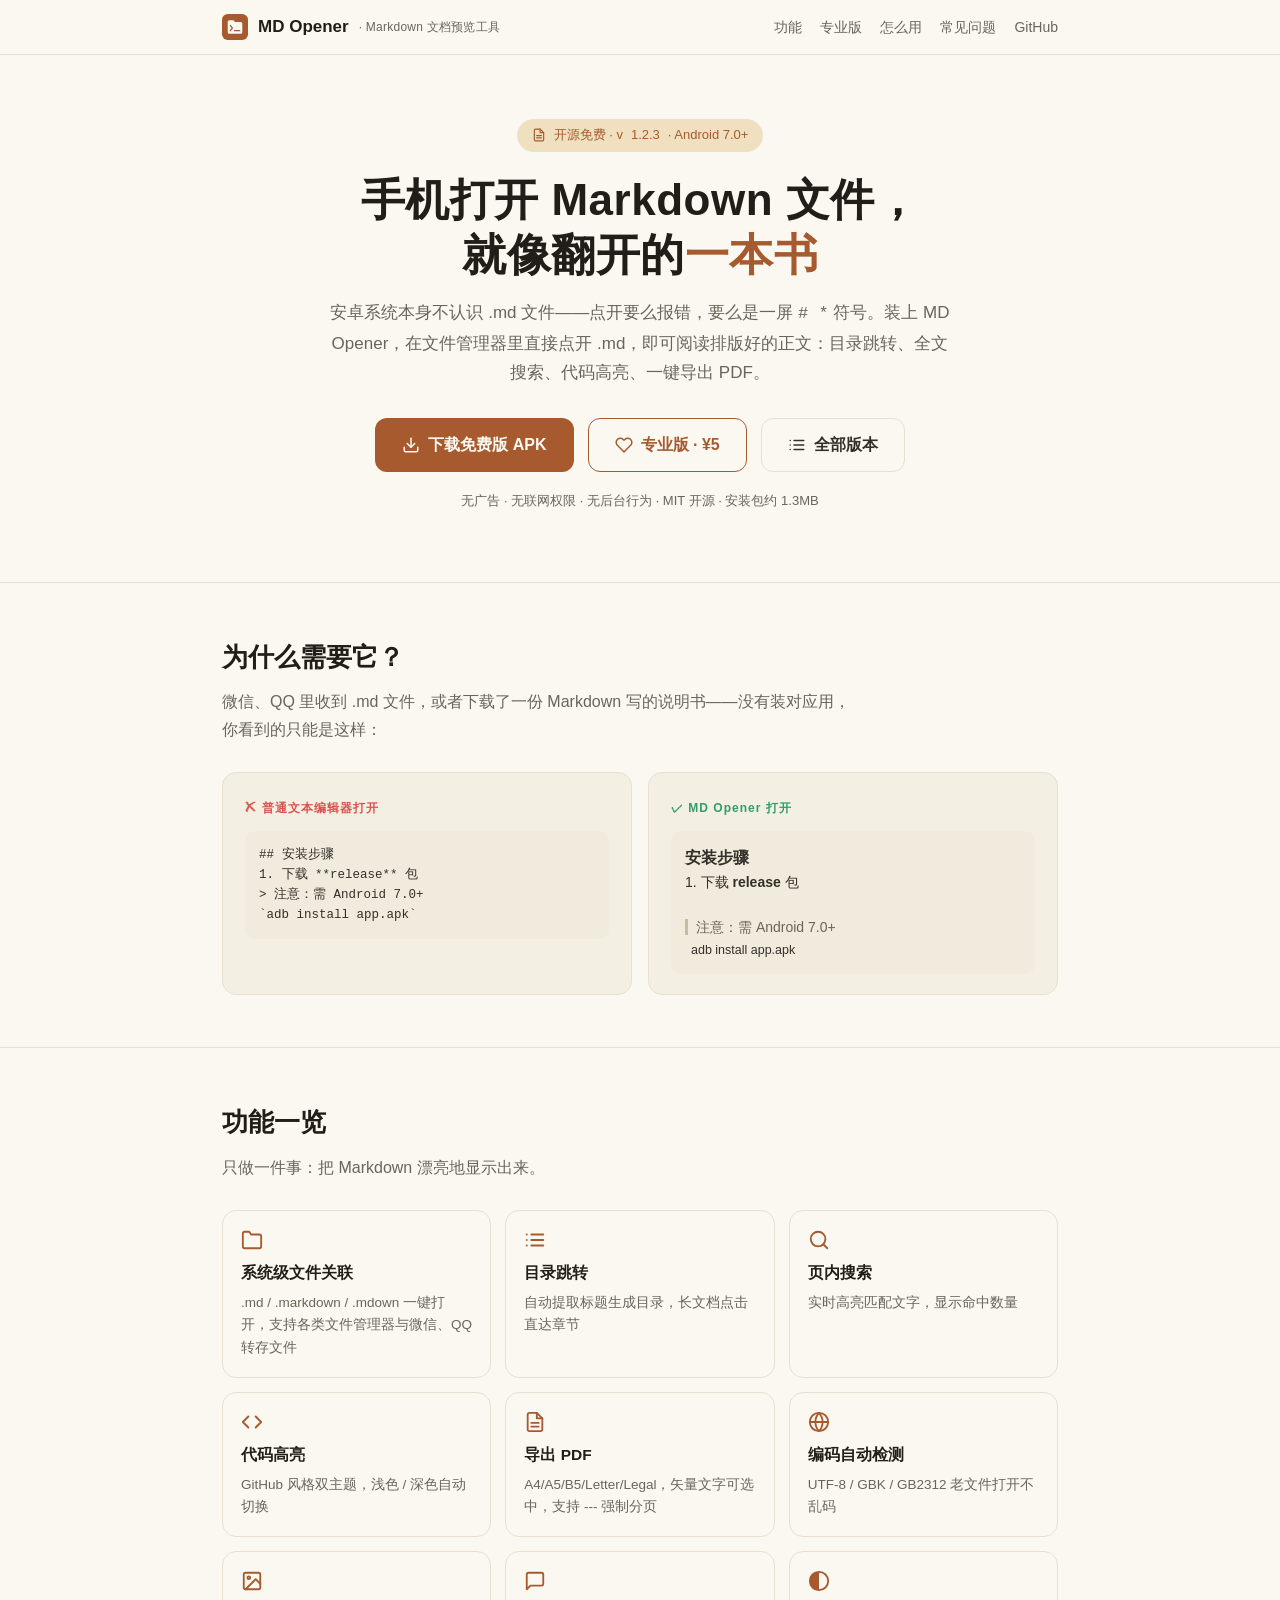
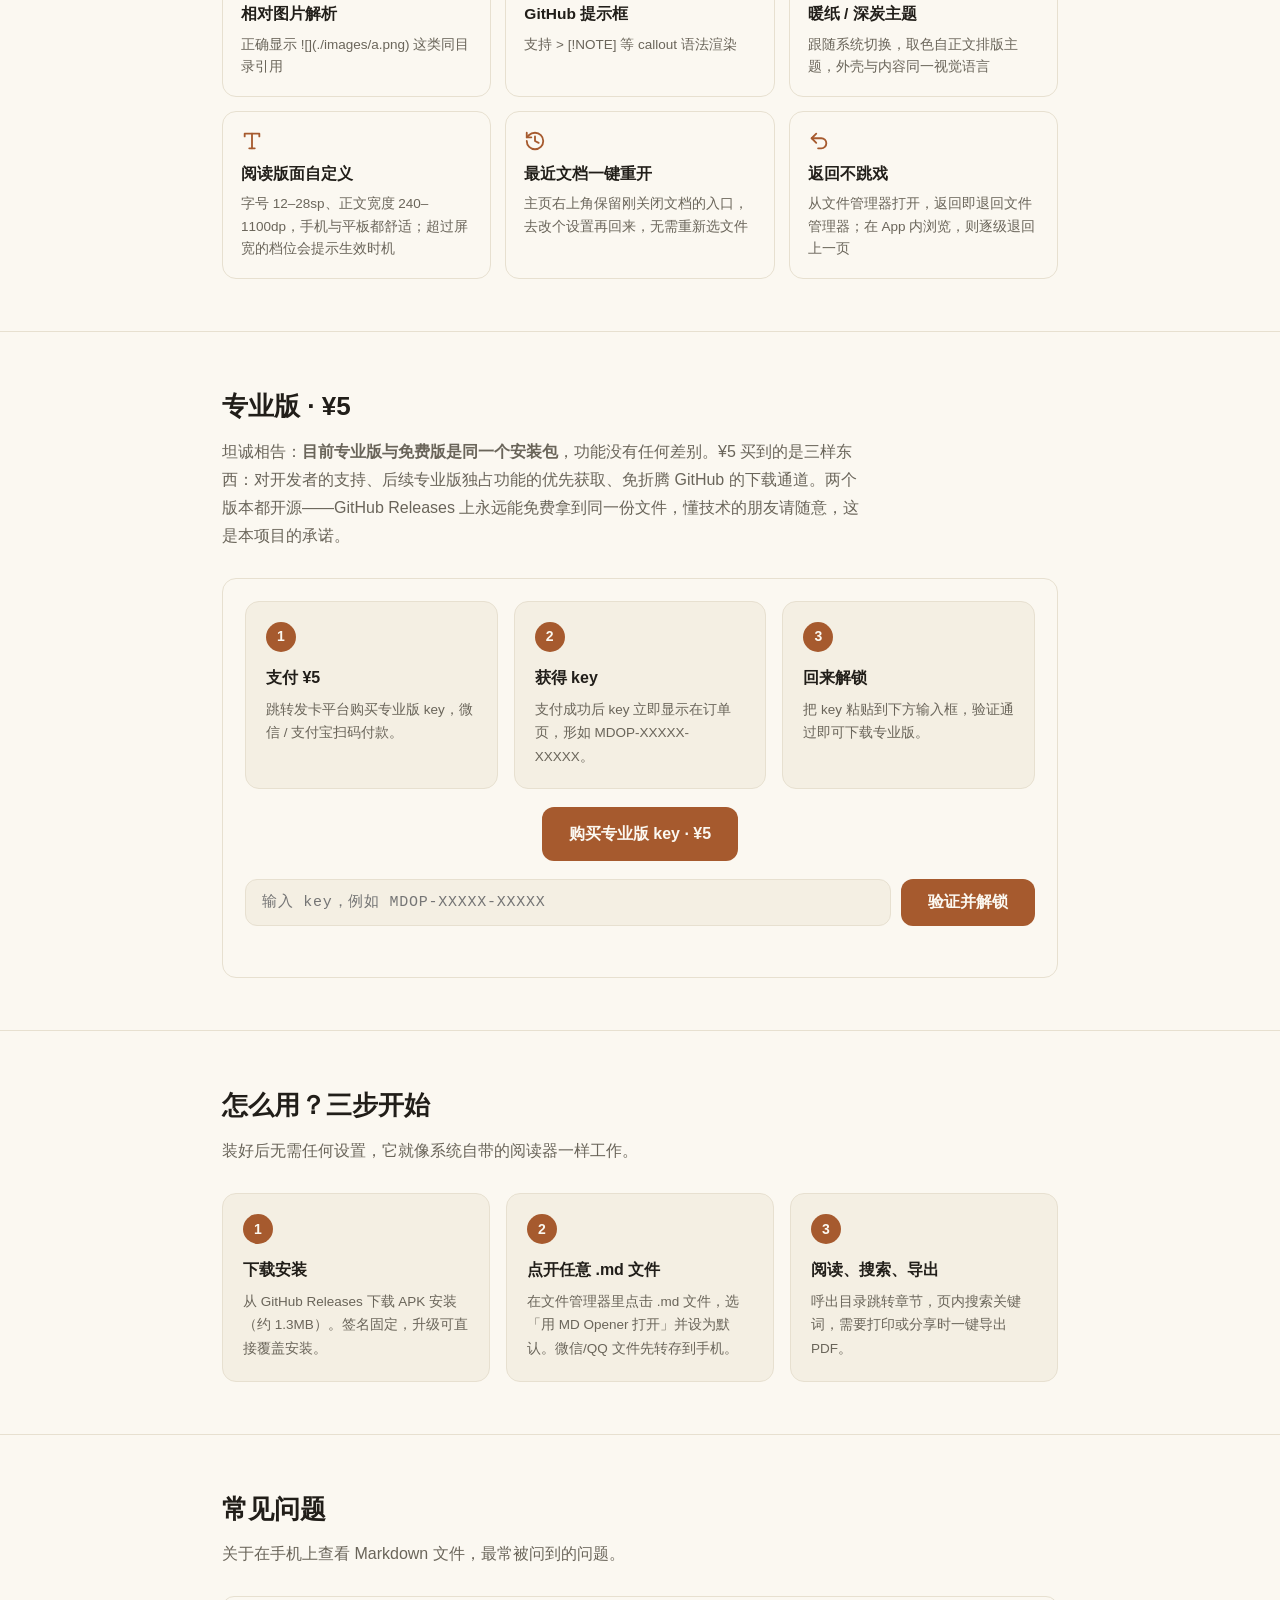
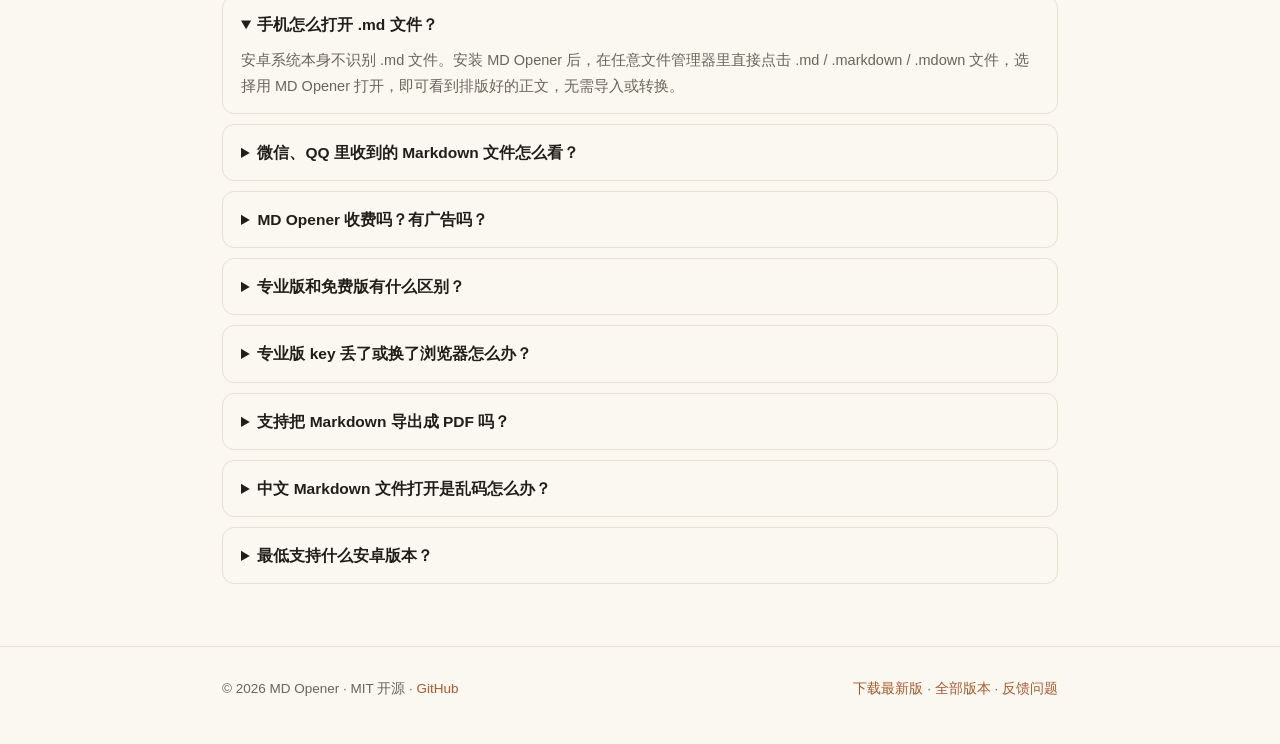
==== commit 9c02a8f8: "feat: 官网购买渠道切换为链动小铺发卡平台——按订单自动发放唯一卡密，替换面包多链接与相关文案" ====
--- a/docs/index.html
+++ b/docs/index.html
@@ -350,7 +350,7 @@
       <div class="pro-card">
         <div id="pro-locked">
           <div class="steps">
-            <div class="step"><div class="num">1</div><h3>支付 ¥5</h3><p>通过面包多购买专业版 key，支持微信 / 支付宝。</p></div>
+            <div class="step"><div class="num">1</div><h3>支付 ¥5</h3><p>跳转发卡平台购买专业版 key，微信 / 支付宝扫码付款。</p></div>
             <div class="step"><div class="num">2</div><h3>获得 key</h3><p>支付成功后 key 立即显示在订单页，形如 MDOP-XXXXX-XXXXX。</p></div>
             <div class="step"><div class="num">3</div><h3>回来解锁</h3><p>把 key 粘贴到下方输入框，验证通过即可下载专业版。</p></div>
           </div>
@@ -405,7 +405,7 @@
       </details>
       <details>
         <summary>专业版 key 丢了或换了浏览器怎么办？</summary>
-        <p>解锁状态只保存在当前浏览器本地。换浏览器或清理缓存后，回到本页重新输入 key 即可恢复下载。key 长期有效，请保留好面包多订单页里的 key。</p>
+        <p>解锁状态只保存在当前浏览器本地。换浏览器或清理缓存后，回到本页重新输入 key 即可恢复下载。key 长期有效，请保留好订单详情页里的 key（建议截图保存）。</p>
       </details>
       <details>
         <summary>支持把 Markdown 导出成 PDF 吗？</summary>
@@ -436,8 +436,8 @@
   // 专业版有了独立构建后，把 PRO_APK_URL 改为 .../download/MD-Opener-Pro-latest.apk
   const FREE_APK_URL = 'https://github.com/honlnk/MDOpener/releases/latest/download/MD-Opener-latest.apk';
   const PRO_APK_URL = FREE_APK_URL;
-  // TODO: 替换为面包多商品链接；留空时购买按钮提示「即将开通」
-  const BUY_URL = 'https://mbd.pub/o/bread/YZaVlpdubQ==';
+  // 链动小铺商品链接（买家付款后订单页自动发放唯一卡密）
+  const BUY_URL = 'https://wzyp.cn/item/c6jmfk';
   const KEY_STORE = 'mdopener_pro_key';
 
   // —— 专业版解锁（购买通道开放时恢复对应 DOM，这套逻辑即自动生效）——
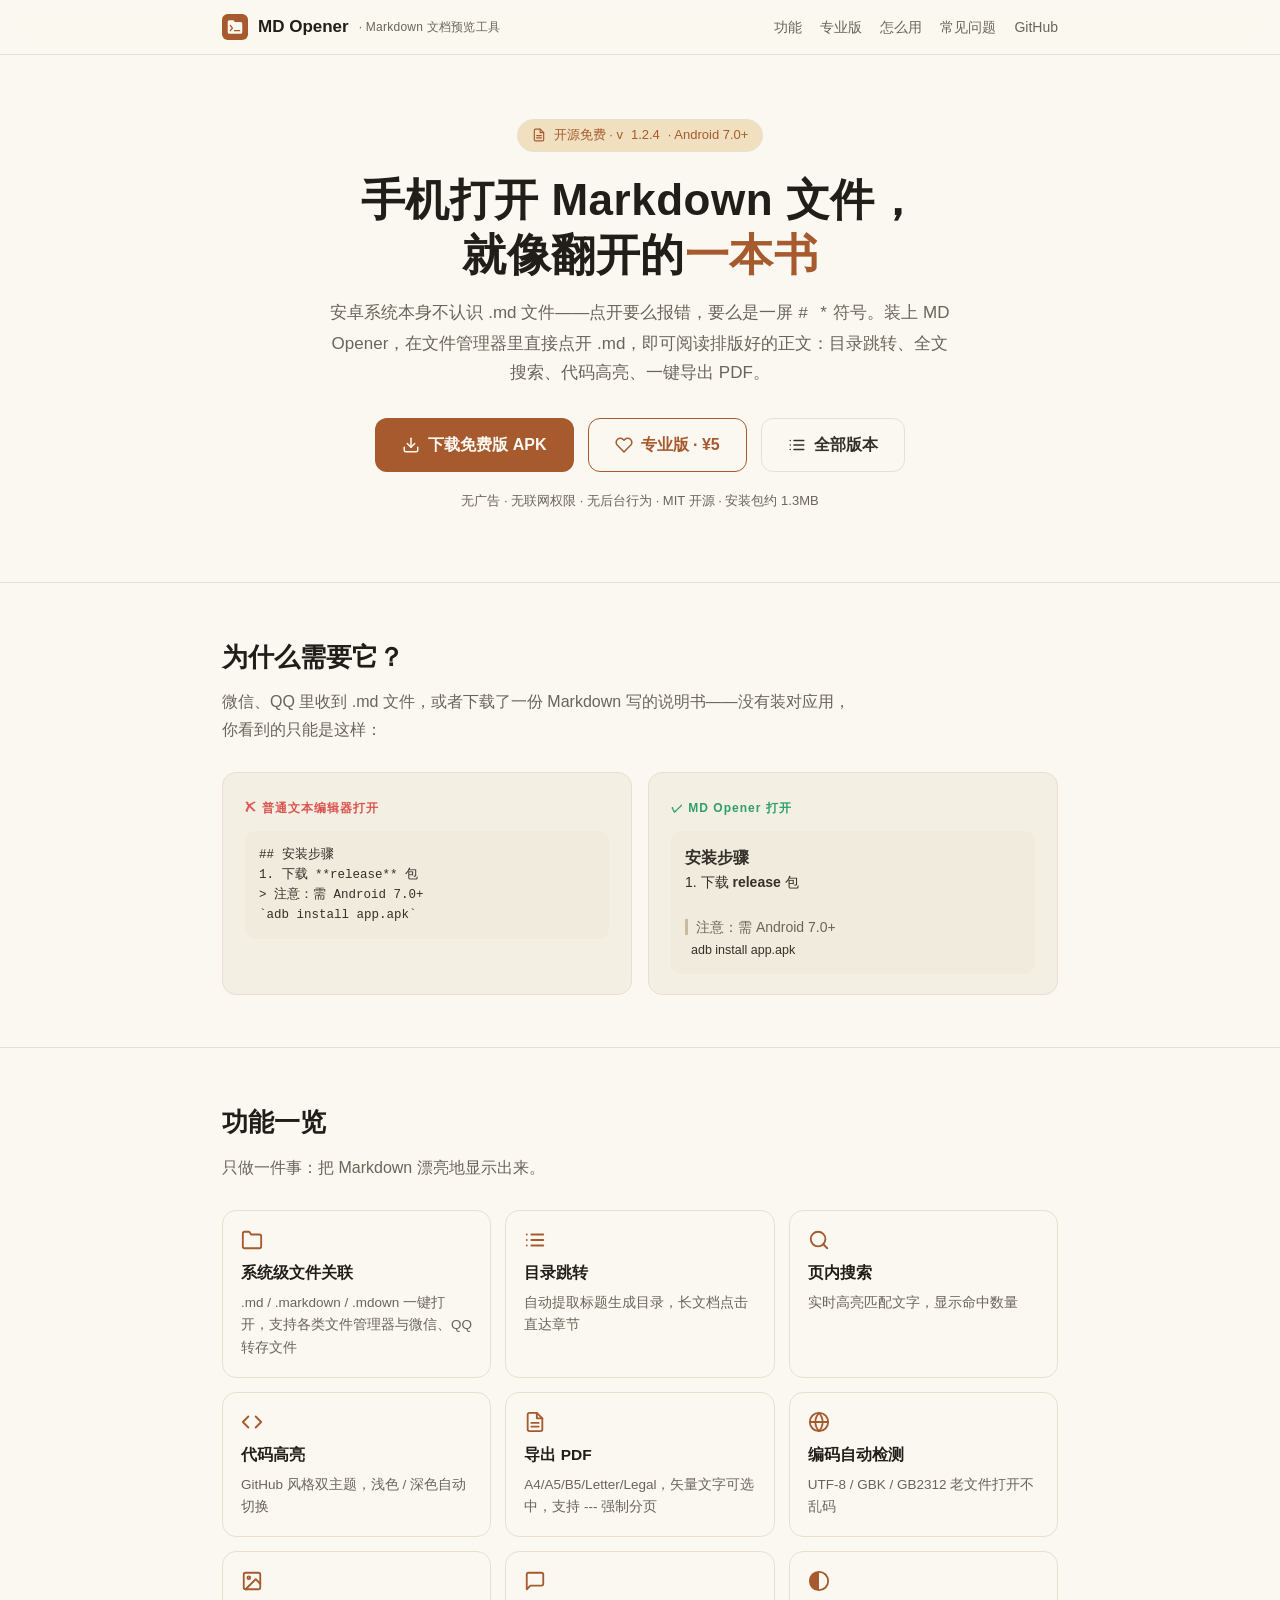
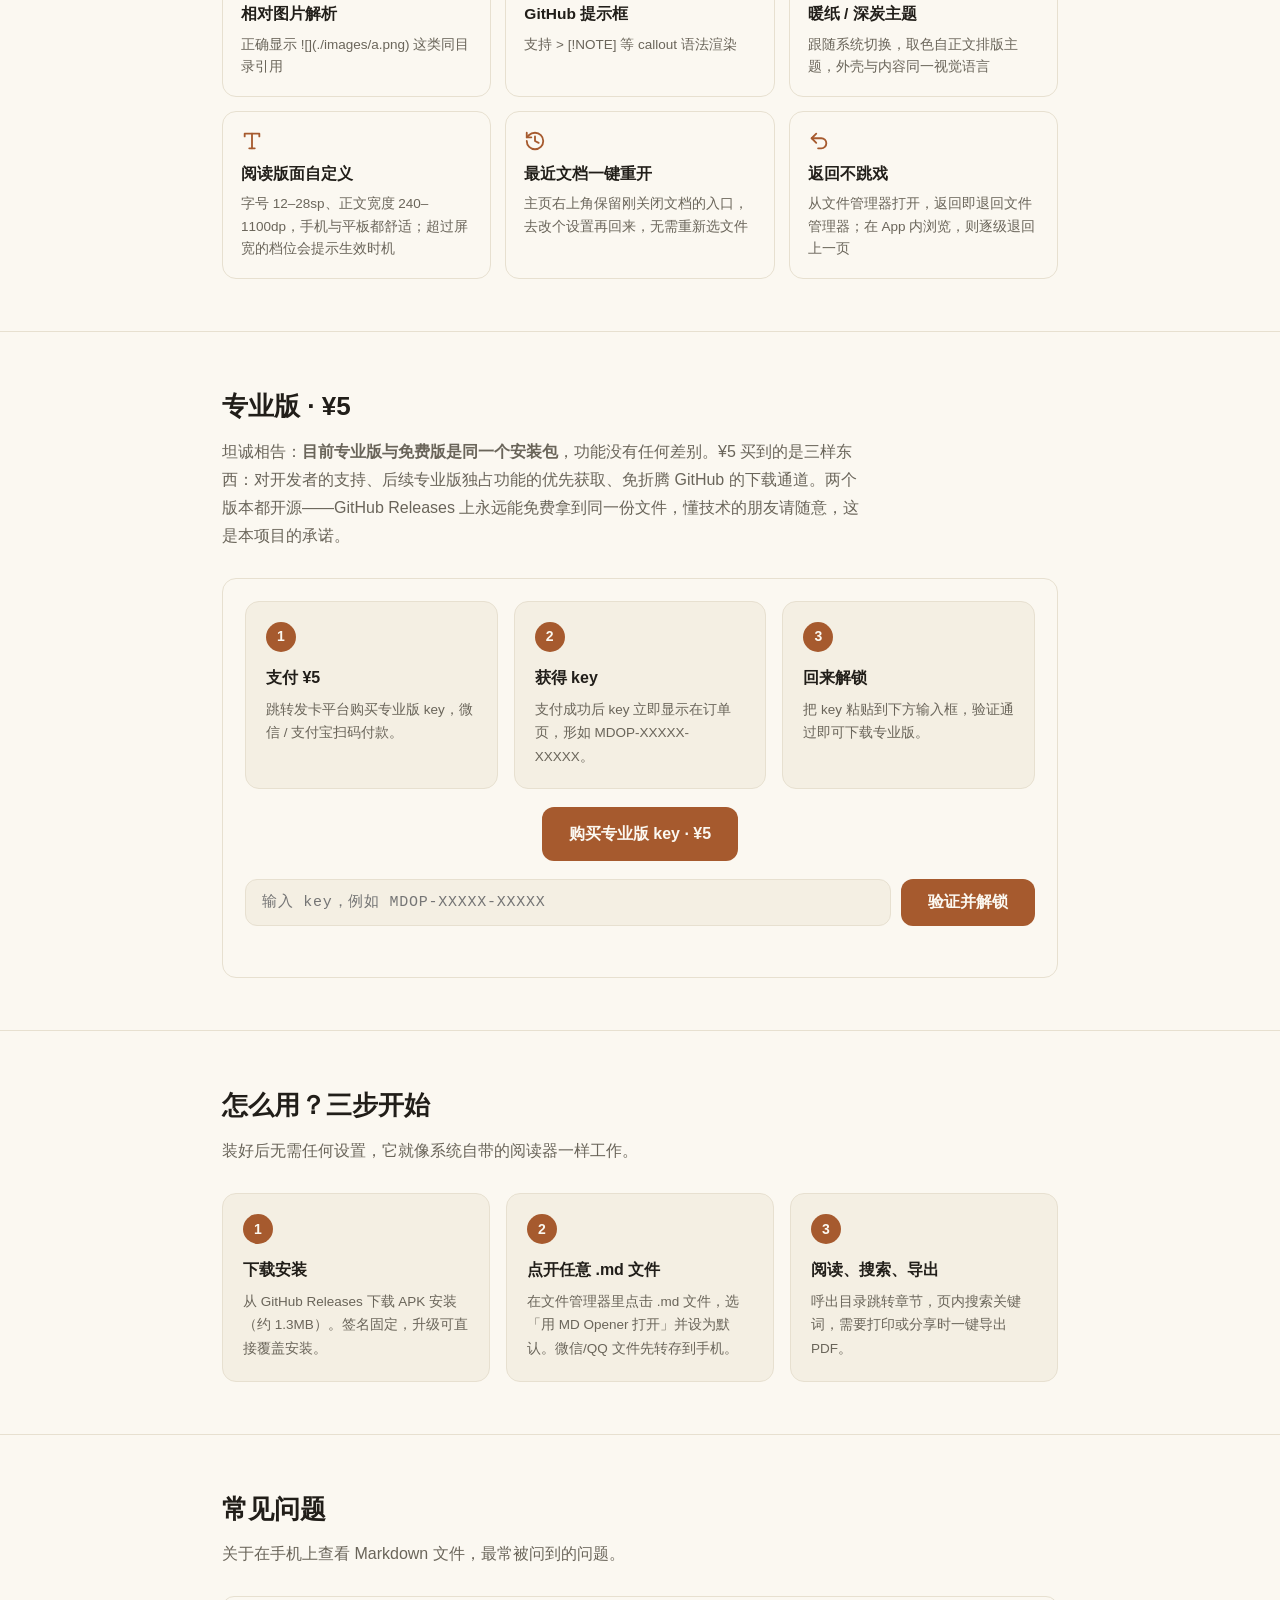
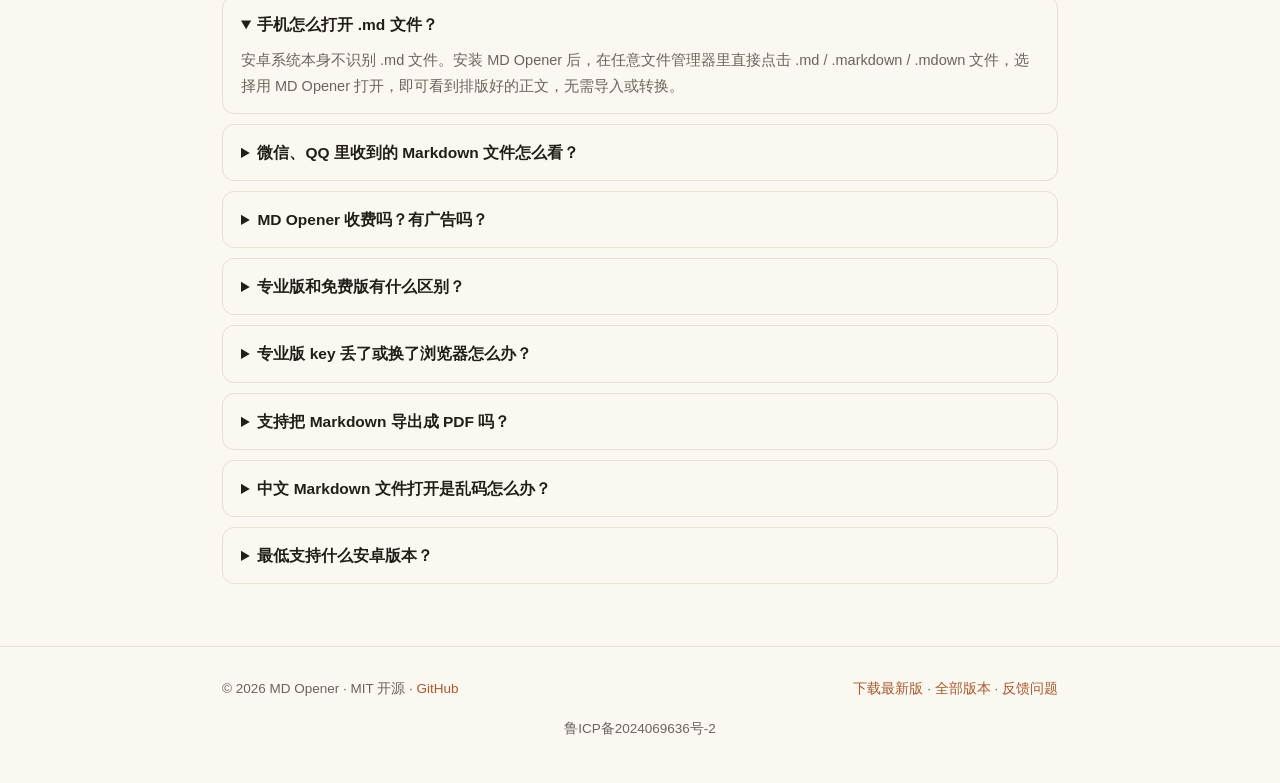
==== commit 6695f8b0: "fix: improve iOS Markdown file opening" ====
--- a/docs/index.html
+++ b/docs/index.html
@@ -98,6 +98,7 @@
       --accent: #A65A2E;
       --accent-soft: #F0E0BF;
       --green: #2e9e6b;
+      --danger: #C03B3B;
       --shadow: 0 1px 3px rgba(51,48,42,.05), 0 10px 30px rgba(51,48,42,.06);
     }
     @media (prefers-color-scheme: dark) {
@@ -112,6 +113,7 @@
         --accent: #D6A878;
         --accent-soft: #3A3128;
         --green: #7dc79c;
+        --danger: #E06B5F;
         --shadow: 0 1px 3px rgba(0,0,0,.3), 0 10px 30px rgba(0,0,0,.35);
       }
     }
@@ -168,6 +170,7 @@
       display: inline-flex; align-items: center; gap: 8px;
       padding: 12px 26px; border-radius: 12px; font-size: 16px; font-weight: 600;
       border: 1px solid var(--border); transition: transform .15s, box-shadow .15s;
+      cursor: pointer;
     }
     .btn:hover { text-decoration: none; transform: translateY(-1px); box-shadow: var(--shadow); }
     .btn-primary { background: var(--accent); color: #FBF8F1; border-color: transparent; }
@@ -233,6 +236,8 @@
 
     footer { border-top: 1px solid var(--border); padding: 30px 0 44px; color: var(--text-soft); font-size: 13.5px; }
     footer .container { display: flex; justify-content: space-between; flex-wrap: wrap; gap: 10px; }
+    footer .beian { flex-basis: 100%; text-align: center; margin-top: 6px; }
+    footer .beian a { color: var(--text-soft); }
 
     /* 专业版 */
     .btn-pro { color: var(--accent); background: var(--bg); border-color: var(--accent); }
@@ -254,7 +259,22 @@
     .pro-unlocked { margin-top: 18px; padding: 18px; border: 1px solid var(--green); border-radius: 12px; background: var(--bg-soft); }
     .pro-unlocked .ttl { color: var(--green); font-weight: 700; }
     .pro-unlocked p { margin: 6px 0 14px; font-size: 13.5px; color: var(--text-soft); }
-    .key-clear { font-size: 12.5px; color: var(--text-soft); }
+    .pro-actions { display: flex; justify-content: center; margin-top: 4px; }
+    .pro-foot { display: flex; align-items: center; justify-content: space-between; gap: 10px; margin-top: 14px; padding-top: 12px; border-top: 1px dashed var(--border); }
+    .key-shown { font-size: 12.5px; color: var(--text-soft); min-width: 0; overflow: hidden; text-overflow: ellipsis; white-space: nowrap; }
+    .key-shown code { color: var(--text); background: var(--bg-code); padding: 2px 6px; border-radius: 6px; user-select: all; }
+    .key-clear { flex-shrink: 0; font-size: 12.5px; color: var(--text-soft); text-decoration: underline dotted; }
+    .key-clear:hover { color: var(--danger); }
+    .btn-danger { background: var(--danger); color: #FBF8F1; border-color: transparent; }
+    .btn-danger:hover { color: #FBF8F1; }
+    .modal-mask { position: fixed; inset: 0; z-index: 60; background: rgba(27,25,22,.55); display: flex; align-items: center; justify-content: center; padding: 20px; }
+    .modal { background: var(--bg); border: 1px solid var(--border); border-radius: 16px; box-shadow: var(--shadow); max-width: 460px; width: 100%; padding: 24px; }
+    .modal h3 { margin: 0 0 10px; font-size: 18px; color: var(--heading); }
+    .modal p { font-size: 14px; line-height: 1.7; color: var(--text-soft); margin: 0 0 8px; }
+    .modal .warn { color: var(--danger); font-weight: 600; }
+    .modal-key { margin: 14px 0 0; padding: 10px 12px; background: var(--bg-code); border-radius: 10px; font-size: 13.5px; color: var(--text); text-align: center; user-select: all; letter-spacing: .03em; }
+    .modal-btns { display: flex; flex-wrap: wrap; gap: 10px; margin-top: 18px; }
+    .modal-btns .btn { padding: 10px 18px; font-size: 14.5px; }
     .pro-badge {
       display: inline-block; font-size: 12px; font-weight: 600;
       color: var(--accent); background: var(--accent-soft);
@@ -286,7 +306,7 @@
 
 <main>
   <div class="hero container">
-    <div class="hero-badge"><svg width="14" height="14" viewBox="0 0 24 24" fill="none" stroke="currentColor" stroke-width="2" stroke-linecap="round" stroke-linejoin="round" aria-hidden="true"><path d="M14 2H6a2 2 0 0 0-2 2v16a2 2 0 0 0 2 2h12a2 2 0 0 0 2-2V8z"/><path d="M14 2v6h6"/><path d="M16 13H8"/><path d="M16 17H8"/></svg>开源免费 · v<span id="ver">1.2.3</span> · Android 7.0+</div>
+    <div class="hero-badge"><svg width="14" height="14" viewBox="0 0 24 24" fill="none" stroke="currentColor" stroke-width="2" stroke-linecap="round" stroke-linejoin="round" aria-hidden="true"><path d="M14 2H6a2 2 0 0 0-2 2v16a2 2 0 0 0 2 2h12a2 2 0 0 0 2-2V8z"/><path d="M14 2v6h6"/><path d="M16 13H8"/><path d="M16 17H8"/></svg>开源免费 · v<span id="ver">1.2.4</span> · Android 7.0+</div>
     <h1>手机打开 Markdown 文件，<br/>就像翻开的<span class="accent">一本书</span></h1>
     <p class="sub">安卓系统本身不认识 .md 文件——点开要么报错，要么是一屏 <code># *</code> 符号。装上 MD Opener，在文件管理器里直接点开 .md，即可阅读排版好的正文：目录跳转、全文搜索、代码高亮、一键导出 PDF。</p>
     <div class="hero-actions">
@@ -364,8 +384,11 @@
         <div class="pro-unlocked" id="pro-unlocked" hidden>
           <div class="ttl">✓ 专业版已解锁</div>
           <p>本浏览器已记住你的 key，下次访问无需重新输入。当前专业版与免费版为同一安装包，签名一致，可直接覆盖安装。</p>
-          <a class="btn btn-primary" id="pro-download" href="#">下载专业版 APK</a>
-          <p style="margin:12px 0 0;"><a href="#" class="key-clear" id="key-clear">清除本机保存的 key</a></p>
+          <div class="pro-actions"><a class="btn btn-primary" id="pro-download" href="#">下载专业版 APK</a></div>
+          <div class="pro-foot">
+            <span class="key-shown">本机 key <code id="key-shown"></code></span>
+            <a href="#" class="key-clear" id="key-clear">清除本机保存的 key</a>
+          </div>
         </div>
       </div>
     </div>
@@ -427,8 +450,23 @@
   <div class="container">
     <div>© 2026 MD Opener · MIT 开源 · <a href="https://github.com/honlnk/MDOpener" target="_blank" rel="noopener">GitHub</a></div>
     <div><a href="https://github.com/honlnk/MDOpener/releases/latest/download/MD-Opener-latest.apk">下载最新版</a> · <a href="https://github.com/honlnk/MDOpener/releases" target="_blank" rel="noopener">全部版本</a> · <a href="https://github.com/honlnk/MDOpener/issues" target="_blank" rel="noopener">反馈问题</a></div>
+    <div class="beian"><a href="https://beian.miit.gov.cn/" target="_blank" rel="noopener">鲁ICP备2024069636号-2</a></div>
   </div>
 </footer>
+
+  <!-- 清除 key 前的确认弹窗 -->
+  <div class="modal-mask" id="clear-modal" hidden>
+    <div class="modal" role="dialog" aria-modal="true" aria-labelledby="clear-modal-title">
+      <h3 id="clear-modal-title">清除前，请先确认 key 已备份</h3>
+      <p>清除后本浏览器将忘记 key，重新解锁需要再次输入。<span class="warn">卡密遗失不补</span>，订单详情页是唯一的找回途径。</p>
+      <p class="modal-key" id="modal-key"></p>
+      <div class="modal-btns">
+        <button class="btn btn-primary" id="key-export" type="button">导出 key 到 txt 文件</button>
+        <button class="btn btn-danger" id="key-clear-confirm" type="button">确认清除</button>
+        <button class="btn btn-ghost" id="key-clear-cancel" type="button">取消</button>
+      </div>
+    </div>
+  </div>
 
 <script src="pro-keys.js"></script>
 <script>
@@ -454,6 +492,7 @@
     function unlock() {
       lockedBox.hidden = true;
       unlockedBox.hidden = false;
+      fillKeyTexts();
     }
 
     document.getElementById('key-verify').addEventListener('click', () => {
@@ -468,9 +507,52 @@
     });
     keyInput.addEventListener('keydown', e => { if (e.key === 'Enter') document.getElementById('key-verify').click(); });
 
+    // 清除 key：强提示弹窗 + 一键导出 txt 备份
+    const clearModal = document.getElementById('clear-modal');
+    let currentKey = '';
+    function fillKeyTexts() {
+      try { currentKey = (localStorage.getItem(KEY_STORE) || '').trim(); } catch (e) { currentKey = ''; }
+      document.getElementById('key-shown').textContent = currentKey;
+      document.getElementById('modal-key').textContent = currentKey;
+    }
     document.getElementById('key-clear').addEventListener('click', e => {
       e.preventDefault();
+      fillKeyTexts();
+      clearModal.hidden = false;
+      document.getElementById('key-clear-confirm').focus();
+    });
+    function closeClearModal() { clearModal.hidden = true; }
+    document.getElementById('key-clear-cancel').addEventListener('click', closeClearModal);
+    clearModal.addEventListener('click', e => { if (e.target === clearModal) closeClearModal(); });
+    document.addEventListener('keydown', e => { if (e.key === 'Escape' && !clearModal.hidden) closeClearModal(); });
+    document.getElementById('key-export').addEventListener('click', () => {
+      if (!currentKey) return;
+      const content = [
+        'MD Opener 专业版 key 备份',
+        '',
+        'key：' + currentKey,
+        '导出时间：' + new Date().toLocaleString('zh-CN'),
+        '',
+        '使用方式：打开官网 https://mdopener.honlnk.com ，',
+        '在「专业版」板块输入此 key 即可解锁下载。',
+        'key 长期有效；请妥善保存本文件，卡密遗失不补。',
+        '',
+        '官网：https://mdopener.honlnk.com',
+        '源码：https://github.com/honlnk/MDOpener'
+      ].join('\r\n');
+      const blob = new Blob([content], { type: 'text/plain;charset=utf-8' });
+      const url = URL.createObjectURL(blob);
+      const a = document.createElement('a');
+      a.href = url;
+      a.download = 'MD-Opener-key.txt';
+      document.body.appendChild(a);
+      a.click();
+      a.remove();
+      setTimeout(() => URL.revokeObjectURL(url), 1000);
+    });
+    document.getElementById('key-clear-confirm').addEventListener('click', () => {
       try { localStorage.removeItem(KEY_STORE); } catch (err) {}
+      closeClearModal();
       unlockedBox.hidden = true;
       lockedBox.hidden = false;
       keyInput.value = '';
